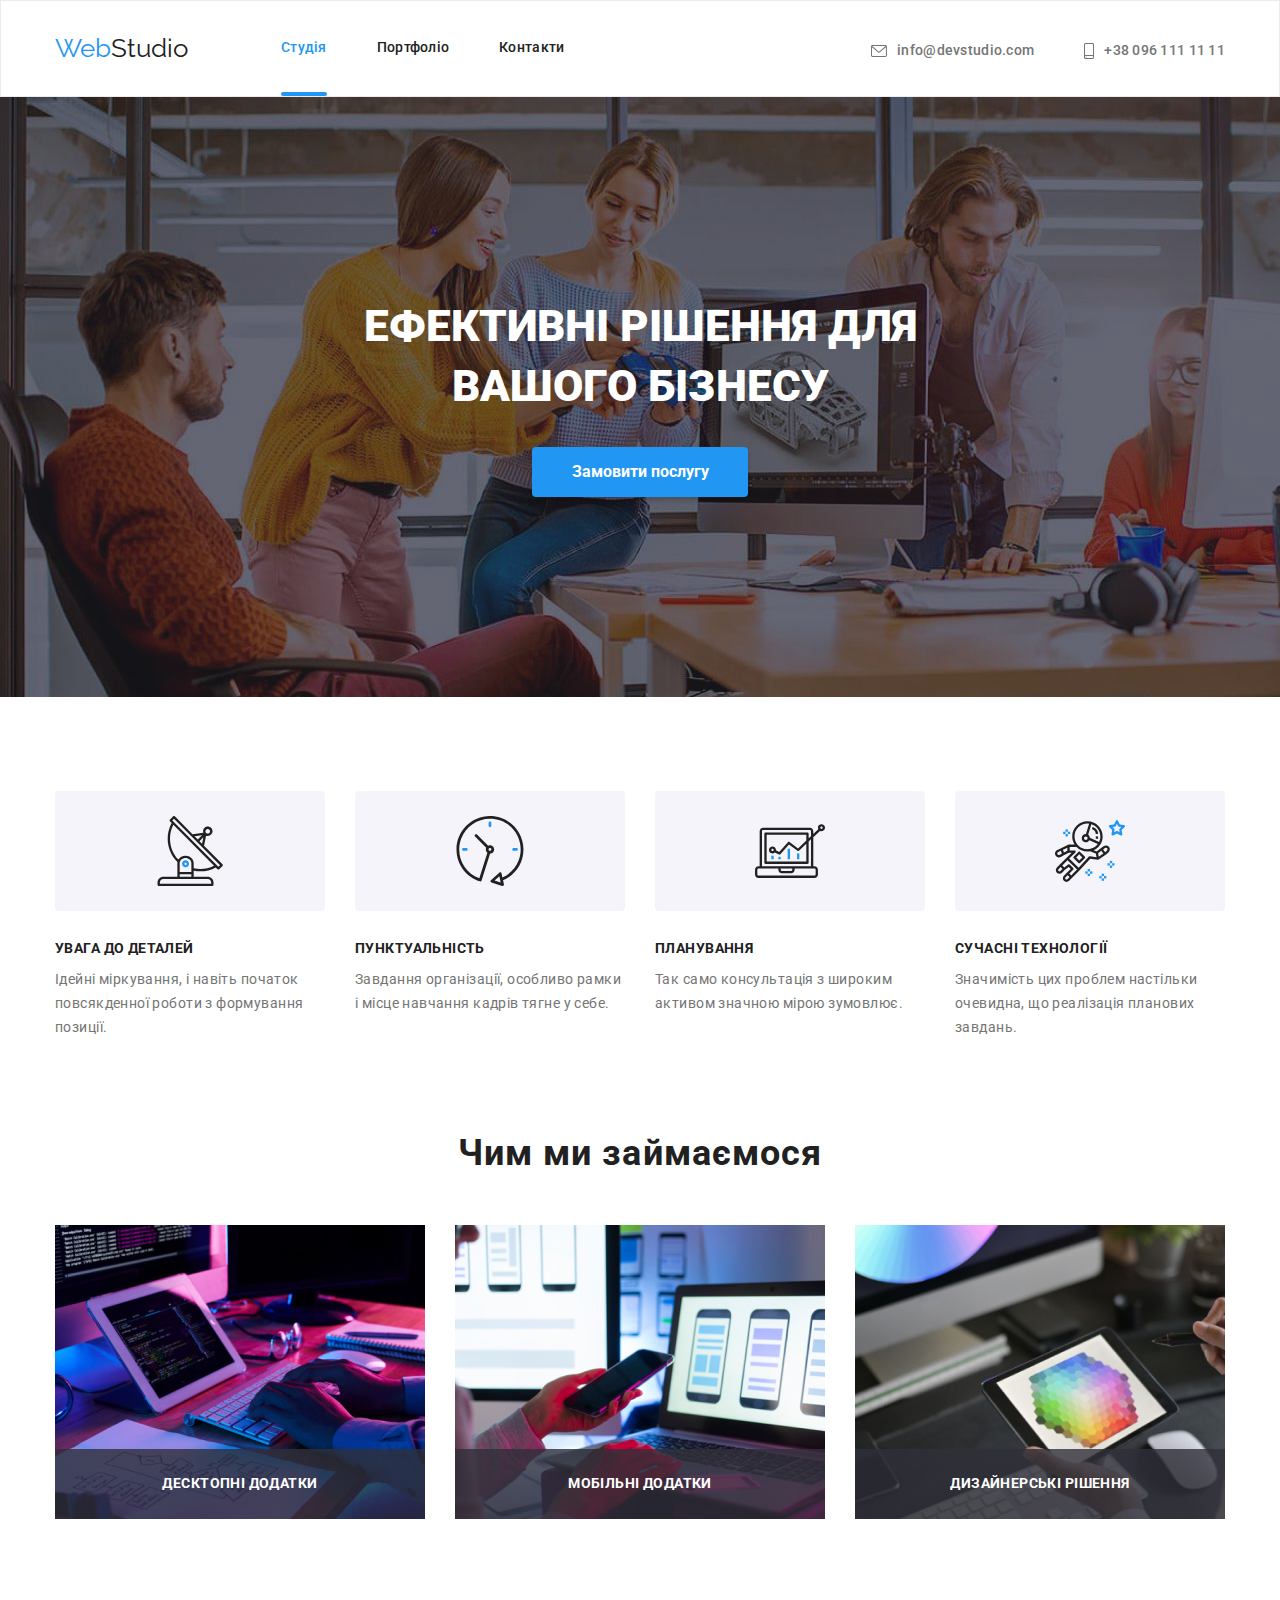
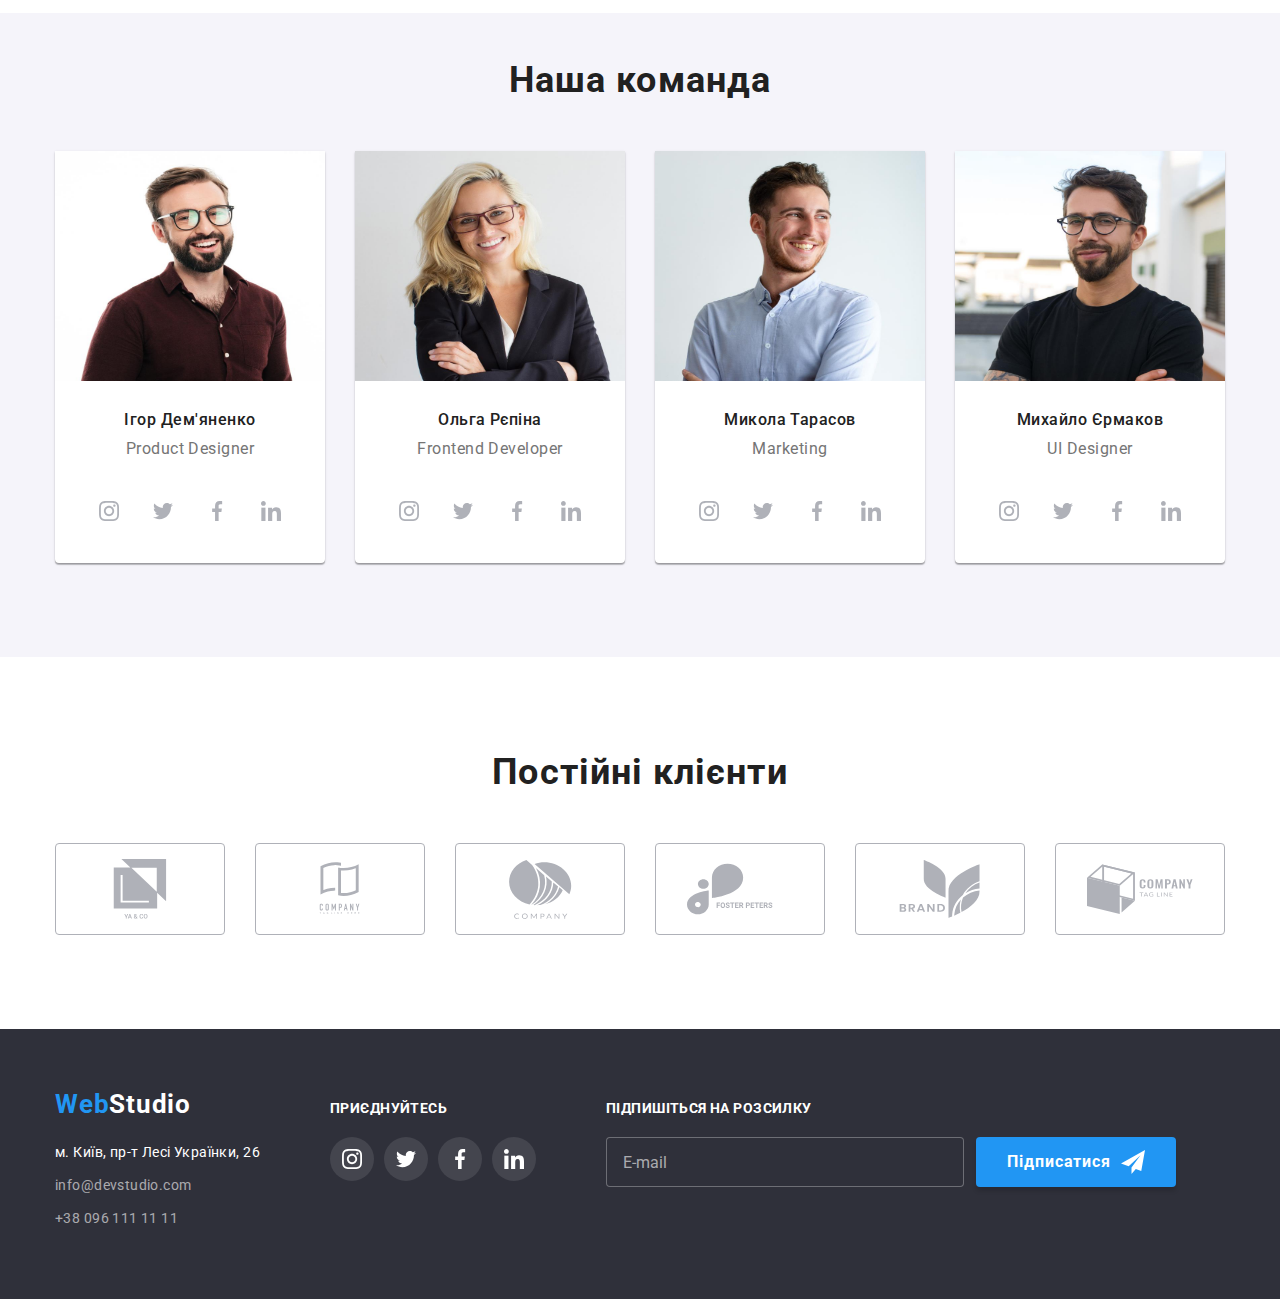
==== index.html @ 7dcdda1d "додала файли з 7 роботи" ====
<!DOCTYPE html>
<html lang="uk">

<head>
    <meta charset="UTF-8">
    <meta http-equiv="X-UA-Compatible" content="IE=edge">
    <meta name="viewport" content="width=device-width, initial-scale=1.0">
    <title>Document</title>
    <link rel="preconnect" href="https://fonts.googleapis.com">
    <link rel="preconnect" href="https://fonts.gstatic.com" crossorigin>
    <link
        href="https://fonts.googleapis.com/css2?family=Montserrat:wght@400;700&family=Raleway:wght@700&family=Roboto:wght@400;500;700;900&display=swap"
        rel="stylesheet">
    <link rel="stylesheet" href="https://cdn.jsdelivr.net/npm/modern-normalize@1.1.0/modern-normalize.min.css">
    <link rel="stylesheet" href="./css/main.css">
   <!--<link rel="stylesheet" href="./css/styles.css">-->
</head>

<body class="body">

    <header class="page-header">
        <div class="container page-header_container">
            <nav class="navigation">
                <a href="./index.html" class="logo cursor"><span class="web">Web</span><span
                        class="studio">Studio</span></a>
                <ul class="site-nav list">
                    <li><a href="" class="nav-text active">Студія</a></li>
                    <li><a href="./portfolio.html" class="nav-text">Портфоліо</a></li>
                    <li><a href="" class="nav-text">Контакти</a></li>
                </ul>
            </nav>

            <ul class="page-header-contact list">
                <li><a class="mail-header" href="mailto:info@devstudio.com">
                        <svg class="header-mail-icon" width="16" height="12">
                            <use href="./img/icons.svg#icon-envelope"></use>
                        </svg>
                        info@devstudio.com</a></li>
                <li><a class="tel-header" href="tel:+380961111111">
                        <svg class="header-tel-icon" width="10" height="16">
                            <use href="./img/icons.svg#icon-smartphone"></use>
                        </svg>
                        +38 096 111 11 11</a></li>
            </ul>
        </div>
    </header>

    <main>
        <!--Герой-->
        <section class="hero">
            <div class="container">
                <h1 class="hero-title">ЕФЕКТИВНІ РІШЕННЯ ДЛЯ ВАШОГО БІЗНЕСУ</h1>
                <button type="button" data-modal-open class="button-primery cursor">Замовити послугу</button>
            </div>
        </section>

        <!--Наші переваги, опис-->
        <section class="our-power section">
            <div class="container">
                <!--Прихований заголовок наші переваги-->
                <h2 hidden>Наші переваги</h2>
                <ul class="our-power-list list">
                    <li class="our-power-item">
                        <div class="our-power-icon-box">
                            <!--додати флекс та джистіфай і елайн зі значенням центр-->
                            <svg class="our-power-icon-svg" width="70" height="70">
                                <use href="./img/icons.svg#icon-antenna"></use>
                            </svg>
                        </div>
                        <h3 class="our-power-title">УВАГА ДО ДЕТАЛЕЙ</h3>
                        <p class="our-power-text">Ідейні міркування, і навіть початок повсякденної роботи з формування
                            позиції.</p>
                    </li>

                    <li class="our-power-item">
                        <div class="our-power-icon-box">
                            <svg class="our-power-icon-svg" width="70" height="70">
                                <use href="./img/icons.svg#icon-clock"></use>
                            </svg>
                        </div>
                        <h3 class="our-power-title">ПУНКТУАЛЬНІСТЬ</h3>
                        <p class="our-power-text">Завдання організації, особливо рамки і місце навчання кадрів тягне у
                            себе.</p>
                    </li>

                    <li class="our-power-item">
                        <div class="our-power-icon-box">
                            <svg class="our-power-icon-svg" width="70" height="70">
                                <use href="./img/icons.svg#icon-diagram"></use>
                            </svg>
                        </div>
                        <h3 class="our-power-title">ПЛАНУВАННЯ</h3>
                        <p class="our-power-text">Так само консультація з широким активом значною мірою зумовлює.</p>
                    </li>

                    <li class="our-power-item">
                        <div class="our-power-icon-box">
                            <svg class="our-power-icon-svg" width="70" height="70">
                                <use href="./img/icons.svg#icon-astronaut"></use>
                            </svg>
                        </div>
                        <h3 class="our-power-title">СУЧАСНІ ТЕХНОЛОГІЇ</h3>
                        <p class="our-power-text">Значимість цих проблем настільки очевидна, що реалізація планових
                            завдань.</p>
                    </li>
                </ul>
            </div>
        </section>

        <!--Чим ми займаємося-->
        <section class="whot-we-do section ">
            <div class="container">
                <h2 class="whot-we-do-title">Чим ми займаємося</h2>
                <ul class="whot-we-do-list list">

                    <li class="whot-we-do-item">
                        <div class="whot-we-do-overlay-relative">
                            <img src="./img/img-comp.jpg" alt="working-his-desk-office" width="370">
                            <div class="whot-we-do-overlay">
                                <p class="whot-we-do-overlay-text">Десктопні додатки</p>
                            </div>
                        </div>
                    </li>


                    <li class="whot-we-do-item">
                        <div class="whot-we-do-overlay-relative">
                            <img src="./img/img-mobil.jpg" alt="working-interface-mobile-phones" width="370">
                            <div class="whot-we-do-overlay">
                                <p class="whot-we-do-overlay-text">Мобільні додатки</p>
                            </div>
                        </div>
                    </li>

                    <li class="whot-we-do-item">
                        <div class="whot-we-do-overlay-relative">
                            <img src="./img/img-tab.jpg" alt="colour-selection-graphic-tablet" width="370">
                            <div class="whot-we-do-overlay">
                                <p class="whot-we-do-overlay-text">Дизайнерські рішення</p>
                            </div>
                        </div>
                    </li>
                </ul>
            </div>
        </section>

        <!--Наша команда-->
        <section class="team section ">
            <div class="container">
                <h2 class="team__title">Наша команда</h2>
                <ul class="team__list list">
                    <li class="team__item">
                        <div class="team__border">
                            <img class="team__photo" src="./img/ighorD.jpg" alt="Ігор Дем'яненко" width="270"
                                height="260">
                            <h3 class="team__name">Ігор Дем'яненко</h3>
                            <p class="team__text">Product Designer</p>

                            <ul class="social-list list">
                                <li class="social-list__item">
                                    <a href="#" class="social-list__link">
                                        <svg class="social-list__icon" width="20" height="20">
                                            <use href="./img/icons.svg#icon-instagram"></use>
                                        </svg>
                                    </a>
                                </li>

                                <li class="social-list__item">
                                    <a href="#" class="social-list__link">
                                        <svg class="social-list__icon" width="20" height="20">
                                            <use href="./img/icons.svg#icon-twitter"></use>
                                        </svg>
                                    </a>
                                </li>

                                <li class="social-list__item">
                                    <a href="#" class="social-list__link">
                                        <svg class="social-list__icon" width="20" height="20">
                                            <use href="./img/icons.svg#icon-facebook"></use>
                                        </svg>
                                    </a>
                                </li>
                                <li class="social-list__item">
                                    <a href="#" class="social-list__link">
                                        <svg class="social-list__icon" width="20" height="20">
                                            <use href="./img/icons.svg#icon-linkedin"></use>
                                        </svg>
                                    </a>
                                </li>
                            </ul>
                        </div>
                    </li>

                    <li class="team__item">
                        <div class="team__border">
                            <img class="team__photo" src="./img/olgaR.jpg" alt="Ольга Рєпіна" width="270"
                                height="260">
                            <h3 class="team__name">Ольга Рєпіна</h3>
                            <p class="team__text">Frontend Developer</p>
                        <ul class="social-list list">
                            <li class="social-list__item">
                                <a href="#" class="social-list__link">
                                    <svg class="social-list__icon" width="20" height="20">
                                        <use href="./img/icons.svg#icon-instagram"></use>
                                    </svg>
                                </a>
                            </li>
                        
                            <li class="social-list__item">
                                <a href="#" class="social-list__link">
                                    <svg class="social-list__icon" width="20" height="20">
                                        <use href="./img/icons.svg#icon-twitter"></use>
                                    </svg>
                                </a>
                            </li>
                        
                            <li class="social-list__item">
                                <a href="#" class="social-list__link">
                                    <svg class="social-list__icon" width="20" height="20">
                                        <use href="./img/icons.svg#icon-facebook"></use>
                                    </svg>
                                </a>
                            </li>
                            <li class="social-list__item">
                                <a href="#" class="social-list__link">
                                    <svg class="social-list__icon" width="20" height="20">
                                        <use href="./img/icons.svg#icon-linkedin"></use>
                                    </svg>
                                </a>
                            </li>
                        </ul>
                        </div>
                    </li>

                    <li class="team__item">
                        <div class="team__border">
                            <img class="team__photo" src="./img/mykolaT.jpg" alt="Микола Тарасов" width="270"
                                height="260">
                            <h3 class="team__name">Микола Тарасов</h3>
                            <p class="team__text">Marketing</p>
                        <ul class="social-list list">
                            <li class="social-list__item">
                                <a href="#" class="social-list__link">
                                    <svg class="social-list__icon" width="20" height="20">
                                        <use href="./img/icons.svg#icon-instagram"></use>
                                    </svg>
                                </a>
                            </li>
                        
                            <li class="social-list__item">
                                <a href="#" class="social-list__link">
                                    <svg class="social-list__icon" width="20" height="20">
                                        <use href="./img/icons.svg#icon-twitter"></use>
                                    </svg>
                                </a>
                            </li>
                        
                            <li class="social-list__item">
                                <a href="#" class="social-list__link">
                                    <svg class="social-list__icon" width="20" height="20">
                                        <use href="./img/icons.svg#icon-facebook"></use>
                                    </svg>
                                </a>
                            </li>
                            <li class="social-list__item">
                                <a href="#" class="social-list__link">
                                    <svg class="social-list__icon" width="20" height="20">
                                        <use href="./img/icons.svg#icon-linkedin"></use>
                                    </svg>
                                </a>
                            </li>
                        </ul>
                        </div>
                    </li>

                    <li class="team__item">
                        <div class="team__border">
                            <img class="team__photo" src="./img/mykhayloE.jpg" alt="Михайло Єрмаков" width="270"
                                height="260">
                            <h3 class="team__name">Михайло Єрмаков</h3>
                            <p class="team__text">UI Designer</p>
                            <ul class="social-list list">
                                <li class="social-list__item">
                                    <a href="#" class="social-list__link">
                                        <svg class="social-list__icon" width="20" height="20">
                                            <use href="./img/icons.svg#icon-instagram"></use>
                                        </svg>
                                    </a>
                                </li>
                            
                                <li class="social-list__item">
                                    <a href="#" class="social-list__link">
                                        <svg class="social-list__icon" width="20" height="20">
                                            <use href="./img/icons.svg#icon-twitter"></use>
                                        </svg>
                                    </a>
                                </li>
                            
                                <li class="social-list__item">
                                    <a href="#" class="social-list__link">
                                        <svg class="social-list__icon" width="20" height="20">
                                            <use href="./img/icons.svg#icon-facebook"></use>
                                        </svg>
                                    </a>
                                </li>
                                <li class="social-list__item">
                                    <a href="#" class="social-list__link">
                                        <svg class="social-list__icon" width="20" height="20">
                                            <use href="./img/icons.svg#icon-linkedin"></use>
                                        </svg>
                                    </a>
                                </li>
                            </ul>
                        </div>
                    </li>
                </ul>
            </div>
        </section>

        <!-- Постійні клієнти -->
        <section class="client section">
            <div class="container client__container">
                <h2 class="client__title">Постійні клієнти</h2>
                <ul class="client__item list"> <!--client-list-->

                    <li class="client__list"> <!--client-list-link-->

                        <a href="#" class="client__link"> <!--client-link-->
                            <svg class="client__icon" width="106" height="60">
                                <use href="./img/icons.svg#icon-company-one"></use>
                            </svg>
                        </a>

                    </li>

                    <li class="client__list">

                        <a href="#" class="client__link">
                            <svg class="client__icon" width="106" height="60">
                                <use href="./img/icons.svg#icon-company-two"></use>
                            </svg>
                        </a>

                    </li>

                    <li class="client__list">

                        <a href="#" class="client__link">
                            <svg class="client__icon" width="106" height="60">
                                <use href="./img/icons.svg#icon-company-three"></use>
                            </svg>
                        </a>

                    </li>

                    <li class="client__list">

                        <a href="#" class="client__link">
                            <svg class="client__icon" width="106" height="60">
                                <use href="./img/icons.svg#icon-company-four"></use>
                            </svg>
                        </a>

                    </li>

                    <li class="client__list">

                        <a href="#" class="client__link">
                            <svg class="client__icon" width="106" height="60">
                                <use href="./img/icons.svg#icon-company-five"></use>
                            </svg>
                        </a>

                    </li>

                    <li class="client__list">

                        <a href="#" class="client__link">
                            <svg class="client__icon" width="106" height="60">
                                <use href="./img/icons.svg#icon-company-six"></use>
                            </svg>
                        </a>

                    </li>

                </ul>

            </div>
        </section>
    </main>


    <footer class="footer">
        <div class="footer-space container">
            <div class="footer-container">
                <a href="./index.html" class="logo-footer"><span class="web-footer">Web</span><span
                        class="studio-footer">Studio</span></a>
                <address class="address">
                    <ul class="list">
                        <li class="address-space"><a href="map" target="_blank" rel="noopener noreferrer"
                                class="white-address">м. Київ, пр-т Лесі
                                Українки, 26</a></li>
                        <li class="address-space"><a href="mailto:info@devstudio.com"
                                class="white-cont">info@devstudio.com</a></li>
                        <li class="address-space"><a href="tel:+380961111111" class="white-cont">+38 096 111 11 11</a>
                        </li>
                    </ul>
                </address>
            </div>

            <div class="footer-social-list-icon">
                <h2 class="footer-social-list-title">ПРИЄДНУЙТЕСЬ</h2>
                <ul class="social-list list">
                    <li class="social-list-item">
                        <a href="#" class="footer-social-list-link">
                            <svg class="footer-social-icon" width="20" height="20">
                                <use href="./img/icons.svg#icon-instagram"></use>
                            </svg>
                        </a>
                    </li>

                    <li class="social-list-item">
                        <a href="#" class="footer-social-list-link">
                            <svg class="footer-social-icon" width="20" height="20">
                                <use href="./img/icons.svg#icon-twitter"></use>
                            </svg>
                        </a>
                    </li>

                    <li class="social-list-item">
                        <a href="#" class="footer-social-list-link">
                            <svg class="footer-social-icon" width="20" height="20">
                                <use href="./img/icons.svg#icon-facebook"></use>
                            </svg>
                        </a>
                    </li>
                    <li class="social-list-item">
                        <a href="#" class="footer-social-list-link">
                            <svg class="footer-social-icon" width="20" height="20">
                                <use href="./img/icons.svg#icon-linkedin"></use>
                            </svg>
                        </a>
                    </li>
                </ul>
            </div>
            <!-- ПІДПИСКА -->
            <div class="footer-subscribe">
                <h2 class="footer-title subscribe-title">ПІДПИШІТЬСЯ НА РОЗСИЛКУ</h2>
                <form class="footer-subscribe-form">
                    <lable class="subscribe">
                        <span class="footer-subscribe-form-wrapper">
                            <input class="footer-subscribe-input" type="email" name="mail-subscribe" required
                                pattern="[email regex]" placeholder="E-mail">

                        </span>
                    </lable>
                    <button type="submit" class="footer-subscribe-btn">Підписатися<svg class="footer-subscribe-icon"
                            width="24" height="24">
                            <use href="./img/icons.svg#icon-icon-send"></use>
                        </svg></button>
                </form>
            </div>

        </div>
    </footer>



    <!-- ФОРМА ДЛЯ ЗАПОВнЕННЯ-->
    <div class="backdrop is-hidden" data-modal>
        <div class="modal">
            <button type="button" class="modal-close-btn" data-modal-close>
                <svg class="modal-close-icon" width="18" height="18">
                    <use href="./img/icons.svg#icon-close"></use>
                </svg>
            </button>


            <p class="modal-caption">Залиште свої дані, ми вам передзвонимо</p>
            <form class="modal-form">
                <label class="modal-form-field">
                    <span class="modal-form-field-desc">Імʼя*</span>
                    <span class="modal-form-input-wrapper">
                        <input class="modal-form-input" name="user_name" type="text" required
                            pattern="[a-zA-Zа-яА-ЯіІїЇ]+" />
                        <svg class="modal-form-icon" width="18" height="18">
                            <use href="./img/icons.svg#icon-person-black"></use>
                        </svg>
                    </span>
                </label>


                <label class="modal-form-field">
                    <span class="modal-form-field-desc">Телефон</span>
                    <span class="modal-form-input-wrapper">
                        <input class="modal-form-input" name="user_phone_number" type="tel"
                            pattern="[0-9]{3}-[0-9]{3}-[0-9]{2}-[0-9]{2}" title="xxx-xxx-xx-xx" required />
                        <svg class="modal-form-icon" width="18" height="18">
                            <use href="./img/icons.svg#icon-tel-modal"></use>
                        </svg>
                    </span>
                </label>


                <label class="modal-form-field">
                    <span class="modal-form-field-desc">Пошта</span>
                    <span class="modal-form-input-wrapper">
                        <input class="modal-form-input" type="email" name="user_mail" required
                            pattern="[email regex]" />
                        <svg class="modal-form-icon" width="18" height="18">
                            <use href="./img/icons.svg#icon-email-modal"></use>
                        </svg>
                    </span>
                </label>

                <label class="modal-form-field">
                    <span class="modal-form-field-desc">Коментар</span>
                    <textarea class="modal-form-message" name="user_message" placeholder="Введіть текст"></textarea>
                </label>

                <label class="modal-form-check-wrapper">
                    <input name="user_policy" type="checkbox" class="modal-form-check visually-hidden" />
                    <svg class="modal-form-own-check" width="16" height="15">
                        <use class="modal-form-own-check-icon" href="./img/icons.svg#icon-Vector-1"></use>
                    </svg>
                    Погоджуюся з розсилкою та приймаю&nbsp; <a class="modal-form-link" href="">Умови договору</a>
                </label>

                <button type="submit" class="modal-form-btn">Відправити</button>
            </form>
        </div>
    </div>



    <script src="./js/modal.js"></script>

</body>

</html>
---- css/main.css ----
:root {
  --primary-text-color: #212121;
  --title-text-color: #757575;
  --accent-color: #2196F3;
  --white-text: #FFFFFF;
  --white-fog: rgba(255, 255, 255, 0.6);
  --button-background: #F5F4FA;
}

.link {
  text-decoration: none;
}

.list {
  list-style-type: none;
}

.visually-hidden {
  position: absolute;
  width: 1px;
  height: 1px;
  margin: -1px;
  border: 0;
  padding: 0;
  white-space: nowrap;
  clip-path: inset(100%);
  clip: rect(0 0 0 0);
  overflow: hidden;
}

h1,
h2,
h3,
h4,
h5,
h6,
p {
  margin-top: 0;
  margin-bottom: 0;
}

ul,
ol {
  margin-top: 0;
  margin-bottom: 0;
  padding-left: 0;
}

img {
  display: block;
}

button {
  cursor: pointer;
}

.body {
  font-family: "Roboto", "Verdana", "Geneva", "Tahoma", sans-serif;
  color: var(--primary-text-color);
  margin: 0;
}

.container {
  width: 1200px;
  padding-left: 15px;
  padding-right: 15px;
  margin-left: auto;
  margin-right: auto;
}

.section {
  padding-top: 94px;
  padding-bottom: 94px;
}

.page-header {
  padding-top: 32px;
  padding-bottom: 32px;
  border: 1px solid #ECECEC;
}

.page-header_container {
  display: flex;
  align-items: baseline;
  gap: 30px;
  flex-wrap: wrap;
  flex-basis: calc((100% - 60px) / 3);
}

.logo {
  color: #2196F3;
  font-family: Raleway, bold;
  font-size: 26px;
  line-height: 1.19;
  text-decoration: none;
}

.web {
  color: #2196F3;
}

.studio {
  color: #212121;
}

.page-header-contact {
  display: flex;
  align-items: center;
  margin-left: auto;
}

.header-mail-icon {
  fill: #757575;
  margin-right: 10px;
  transition-property: fill;
  transition-duration: 250ms;
  transition-timing-function: cubic-bezier(0.4, 0, 0.2, 1);
}

.mail-header:hover .header-mail-icon {
  fill: var(--accent-color);
  color: var(--accent-color);
}

.mail-header:focus .header-mail-icon {
  fill: var(--accent-color);
  color: var(--accent-color);
}

.mail-header {
  display: flex;
  justify-content: center;
  align-items: center;
  color: var(--title-text-color);
  text-align: center;
  font-style: normal;
  text-decoration: none;
  font-weight: 500;
  font-size: 14px;
  line-height: 1.14;
  letter-spacing: 0.02em;
  margin-right: 50px;
  transition-property: color;
  transition-duration: 250ms;
  transition-timing-function: cubic-bezier(0.4, 0, 0.2, 1);
}
.mail-header:hover, .mail-header:focus {
  color: var(--accent-color);
}

.header-tel-icon {
  fill: #757575;
  margin-right: 10px;
  transition-property: fill;
  transition-duration: 250ms;
  transition-timing-function: cubic-bezier(0.4, 0, 0.2, 1);
}
.header-tel-icon:hover, .header-tel-icon:focus {
  fill: var(--accent-color);
}
.tel-header:hover .header-tel-icon, .tel-header:focus .header-tel-icon {
  fill: var(--accent-color);
  color: var(--accent-color);
}

.tel-header {
  display: flex;
  justify-content: center;
  align-items: center;
  color: var(--title-text-color);
  font-style: normal;
  text-decoration: none;
  font-weight: 500;
  font-size: 14px;
  line-height: 1.14;
  letter-spacing: 0.02em;
  transition-property: color;
  transition-duration: 250ms;
  transition-timing-function: cubic-bezier(0.4, 0, 0.2, 1);
}
.tel-header:hover, .tel-header:focus {
  color: var(--accent-color);
}

.cursor {
  cursor: pointer;
}

.hero {
  background-color: #C4C4C4;
  background-image: linear-gradient(rgba(47, 48, 58, 0.4), rgba(47, 48, 58, 0.4)), url(../img/hero-img.jpg);
  background-repeat: no-repeat;
  background-size: cover;
  max-width: 1600px;
  height: 600px;
  margin: 0 auto;
  padding-top: 200px;
  padding-bottom: 200px;
}

.hero-title {
  width: 696px;
  margin-left: auto;
  margin-right: auto;
  margin-bottom: 30px;
  font-weight: 900;
  font-size: 44px;
  line-height: 1.36;
  text-align: center;
  color: #FFFFFF;
}

.client__title {
  font-size: 36px;
  font-weight: 700;
  line-height: 1.1666666667;
  text-align: center;
  letter-spacing: 0.03em;
  color: var(--primary-text-color);
  margin-bottom: 50px;
}

.client__item {
  display: flex;
  box-sizing: border-box;
  column-gap: 30px;
}

.client__link {
  display: flex;
  width: 170px;
  height: 92px;
  justify-content: center;
  align-items: center;
  border: 1px solid #AFB1B8;
  border-radius: 4px;
  transition-property: fill, border;
  transition-duration: 250ms;
  transition-timing-function: cubic-bezier(0.4, 0, 0.2, 1);
}
.client__link:hover, .client__link:focus {
  border: 1px solid #2196F3;
}

.client__icon {
  fill: #AFB1B8;
  transition-property: fill;
  transition-duration: 250ms;
  transition-timing-function: cubic-bezier(0.4, 0, 0.2, 1);
}
.client__link:hover .client__icon, .client__link:focus .client__icon {
  fill: #2196F3;
}

.team {
  background: #F5F4FA;
  padding-top: 47px;
}

.team__title {
  font-weight: 700;
  font-size: 36px;
  line-height: 1.16;
  text-align: center;
  letter-spacing: 0.03em;
  color: var(--primary-text-color);
  margin-bottom: 50px;
}

.team__list {
  display: flex;
  column-gap: 30px;
}

.team__item {
  flex-basis: calc((100% - 90px) / 4);
}

.team__photo {
  padding-bottom: 30px;
}

.team__name {
  font-weight: 500;
  font-size: 16px;
  line-height: 1.18;
  text-align: center;
  letter-spacing: 0.03em;
  color: var(--primary-text-color);
  margin-bottom: 10px;
}

.team__text {
  font-weight: 400;
  font-size: 16px;
  line-height: 1.18;
  letter-spacing: 0.03em;
  text-align: center;
  color: var(--title-text-color);
  margin-bottom: 30px;
}

.team__border {
  background-color: #FFFFFF;
  box-shadow: 0px 1px 3px rgba(0, 0, 0, 0.12), 0px 1px 1px rgba(0, 0, 0, 0.14), 0px 2px 1px rgba(0, 0, 0, 0.2);
  border-radius: 0px 0px 4px 4px;
}

.social-list {
  display: flex;
  justify-content: center;
  column-gap: 10px;
  padding-bottom: 30px;
}

.social-list__link {
  display: flex;
  justify-content: center;
  align-items: center;
  width: 44px;
  height: 44px;
  border-radius: 50%;
  background: #FFFFFF;
  transition-property: background, fill;
  transition-duration: 250ms;
  transition-timing-function: cubic-bezier(0.4, 0, 0.2, 1);
}
.social-list__link:hover, .social-list__link:focus {
  background: #2196F3;
}

.social-list__link:hover .social-list__icon,
.social-list__link:focus .social-list__icon {
  fill: #FFFFFF;
}

.social-list__icon {
  fill: #AFB1B8;
  transition-property: fill;
  transition-duration: 250ms;
  transition-timing-function: cubic-bezier(0.4, 0, 0.2, 1);
}

.our-power {
  padding-bottom: 47px;
}

.our-power-list {
  display: flex;
  column-gap: 30px;
  /* flex-wrap: wrap;*/
}

.our-power-item {
  flex-basis: calc((100% - 90px) / 4);
}

.our-power-icon-box {
  display: flex;
  width: 270px;
  height: 120px;
  background: #F5F4FA;
  border-radius: 4px;
  justify-content: center;
  align-items: center;
}

.our-power-title {
  font-weight: 700;
  font-size: 14px;
  line-height: 1.14;
  letter-spacing: 0.03em;
  text-transform: uppercase;
  color: var(--primary-text-color);
  margin-top: 30px;
  margin-bottom: 10px;
}

.our-power-text {
  font-size: 14px;
  font-weight: 400;
  line-height: 1.7142857143;
  color: var(--title-text-color);
  letter-spacing: 0.03em;
}

.work {
  display: flex;
  column-gap: 30px;
  flex-wrap: wrap;
  row-gap: 30px;
}

.work-item {
  flex-basis: calc((100% - 60px) / 3);
  transition-property: box-shadow, transform;
  transition-duration: 250ms;
  transition-timing-function: cubic-bezier(0.4, 0, 0.2, 1);
}
.work-item:hover {
  box-shadow: 0px 1px 1px rgba(0, 0, 0, 0.12), 0px 4px 4px rgba(0, 0, 0, 0.06), 1px 4px 6px rgba(0, 0, 0, 0.16);
}

.work-photo {
  margin-bottom: 0px;
}

.work-border {
  box-sizing: border-box;
  background: #FFFFFF;
  border: 1px solid #EEEEEE;
  border-top: none;
  padding-top: 20px;
  padding-bottom: 20px;
  padding-right: 24px;
  padding-left: 24px;
}

.work-title {
  font-weight: 700;
  font-size: 18px;
  line-height: 2;
  letter-spacing: 0.06em;
  margin-bottom: 4px;
  color: var(--primary-text-color);
}

.work-text {
  font-weight: 400;
  font-size: 16px;
  line-height: 1.88;
  letter-spacing: 0.03em;
  color: var(--title-text-color);
}

.footer {
  background: #2F303A;
  text-decoration: none;
  padding-top: 60px;
  padding-bottom: 60px;
}

.logo-footer {
  text-decoration: none;
}

.web-footer {
  font-size: 26px;
  font-weight: 700;
  line-height: 1.1923076923;
  color: #2196F3;
  letter-spacing: 0.03em;
}

.studio-footer {
  font-size: 26px;
  font-weight: 700;
  line-height: 1.1923076923;
  color: #FFFFFF;
  letter-spacing: 0.03em;
}

.address {
  font-style: normal;
  text-decoration: none;
  padding-top: 20px;
}

.address-space {
  margin-bottom: 9px;
}

.white-address {
  font-size: 14px;
  font-weight: 400;
  line-height: 1.7142857143;
  color: var(--white-text);
  font-family: "Roboto";
  font-style: normal;
  letter-spacing: 0.03em;
  text-decoration: none;
  transition-property: color;
  transition-duration: 250ms;
  transition-timing-function: cubic-bezier(0.4, 0, 0.2, 1);
}
.white-address:hover, .white-address:focus {
  color: var(--accent-color);
}

.white-cont {
  font-size: 14px;
  font-weight: 400;
  line-height: 1.7142857143;
  color: var(--white-fog);
  font-family: "Roboto";
  font-style: normal;
  letter-spacing: 0.03em;
  text-decoration: none;
  transition-property: color, transform;
  transition-duration: 250ms;
  transition-timing-function: cubic-bezier(0.4, 0, 0.2, 1);
}
.white-cont:hover, .white-cont:focus {
  color: var(--accent-color);
}

.button-primery {
  font-family: "Roboto";
  font-style: normal;
  font-weight: 700;
  font-size: 16px;
  line-height: 1.87;
  display: flex;
  justify-content: center;
  align-items: center;
  text-align: center;
  min-width: 216px;
  margin: 0 auto;
  padding: 10px 32px;
  border-radius: 4px;
  border: none;
  color: #FFFFFF;
  background: #2196F3;
  box-shadow: 0px 4px 4px rgba(0, 0, 0, 0.15);
  transition-property: background;
  transition-duration: 250ms;
  transition-timing-function: cubic-bezier(0.4, 0, 0.2, 1);
}
.button-primery:hover, .button-primery:focus {
  color: #FFFFFF;
  background: #188CE8;
}

.whot-we-do {
  padding-top: 47px;
}

.h2 {
  font-weight: 700;
  font-size: 36px;
  line-height: 1.16;
  text-align: center;
  letter-spacing: 0.03em;
}

.h3 {
  font-weight: 500;
  font-size: 14px;
  line-height: 1.14;
  letter-spacing: 0.03em;
  text-transform: uppercase;
}

.whot-we-do-title {
  font-weight: 700;
  font-size: 36px;
  line-height: 1.16;
  text-align: center;
  letter-spacing: 0.03em;
  margin-bottom: 50px;
  color: var(--primary-text-color);
}

.whot-we-do-list {
  display: flex;
  column-gap: 30px;
}

.whot-we-do-item {
  flex-basis: calc((100% - 60px) / 3);
}

.whot-we-do-overlay-relative {
  position: relative;
}

.whot-we-do-overlay {
  position: absolute;
  height: 70px;
  width: 370px;
  bottom: 0;
  left: 0;
  background: rgba(47, 48, 58, 0.8);
}

.whot-we-do-overlay-text {
  font-weight: 700;
  font-size: 14px;
  line-height: 1.14;
  text-align: center;
  letter-spacing: 0.03em;
  text-transform: uppercase;
  color: #FFFFFF;
  padding-top: 27px;
}

.button-secondary {
  color: var(--primary-text-color);
  background: var(--button-background);
  font-weight: 500;
  font-size: 16px;
  line-height: 1.62;
  text-align: center;
  letter-spacing: 0.03em;
  display: block;
  min-width: 74px;
  padding-top: 6px;
  padding-bottom: 6px;
  padding-left: 22px;
  padding-right: 22px;
  border-radius: 4px;
  border: none;
  transition-property: color, background, box-shadow;
  transition-duration: 250ms;
  transition-timing-function: cubic-bezier(0.4, 0, 0.2, 1);
}
.button-secondary:hover, .button-secondary:focus {
  color: #FFFFFF;
  background: #2196F3;
  box-shadow: 0px 3px 1px rgba(0, 0, 0, 0.1), 0px 1px 2px rgba(0, 0, 0, 0.08), 0px 2px 2px rgba(0, 0, 0, 0.12);
}

.site-filter {
  padding-bottom: 47px;
}

.filter {
  margin-bottom: 50px;
  display: flex;
  column-gap: 8px;
  align-self: center;
  flex-basis: calc((100% - 32px) / 5);
  justify-content: center;
}

.navigation {
  display: flex;
  align-items: center;
  column-gap: 93px;
}

.site-nav {
  display: flex;
  color: aqua;
  font-style: normal;
  text-decoration: none;
  font-weight: 500;
  font-size: 14px;
  line-height: 1.14;
  letter-spacing: 0.02em;
  column-gap: 50px;
}

.nav-text {
  color: var(--primary-text-color);
  font-style: normal;
  text-decoration: none;
  font-weight: 500;
  font-size: 14px;
  line-height: 1.14;
  letter-spacing: 0.02em;
  transition-property: color;
  transition-duration: 250ms;
  transition-timing-function: cubic-bezier(0.4, 0, 0.2, 1);
}
.nav-text:hover, .nav-text:focus {
  color: var(--accent-color);
}

.active {
  display: block;
  position: relative;
  color: var(--accent-color);
  font-style: normal;
  text-decoration: none;
  font-weight: 500;
  font-size: 14px;
  line-height: 1.14;
  letter-spacing: 0.02em;
}
.active::after {
  content: "";
  position: absolute;
  display: block;
  width: 100%;
  height: 4px;
  background-color: var(--accent-color);
  border-radius: 2px;
  top: 52px;
  left: 0px;
}

.work-thumb {
  position: relative;
  overflow: hidden;
}

.work-overlay {
  position: absolute;
  height: 100%;
  width: 100%;
  top: 0;
  left: 0;
  background: rgba(33, 150, 243, 0.9);
  color: #FFFFFF;
  font-weight: 400;
  font-size: 18px;
  line-height: 1.56;
  letter-spacing: 0.03em;
  padding: 63px 24px;
  transform: translateY(100%);
  transition-property: transform;
  transition-duration: 250ms;
  transition-timing-function: cubic-bezier(0.4, 0, 0.2, 1);
}

.project-link:hover .work-overlay,
.project-link:focus .work-overlay {
  transform: translateY(0%);
}

.modal-close-btn {
  position: absolute;
  top: 8px;
  right: 8px;
  display: flex;
  justify-content: center;
  align-items: center;
  width: 40px;
  height: 40px;
  border-radius: 50%;
  background-color: transparent;
  border: 1px solid #cccccc;
  padding: 0;
  outline: none;
  transition-property: background-color;
  transition-duration: 250ms;
  transition-timing-function: cubic-bezier(0.4, 0, 0.2, 1);
}

.modal-close-icon {
  fill: #000000;
  transition-property: fill;
  transition-duration: 250ms;
  transition-timing-function: cubic-bezier(0.4, 0, 0.2, 1);
}

.modal-close-btn:hover .modal-close-icon,
.modal-close-btn:focus .modal-close-icon {
  fill: #2196F3;
}

.modal {
  position: absolute;
  width: 528px;
  height: 581px;
  left: 50%;
  top: 50%;
  transform: translate(-50%, -50%) scale(1);
  background: #FFFFFF;
  box-shadow: 0px 1px 3px rgba(0, 0, 0, 0.12), 0px 1px 1px rgba(0, 0, 0, 0.14), 0px 2px 1px rgba(0, 0, 0, 0.2);
  border-radius: 4px;
  padding: 40px;
  transition-property: transform;
  transition-duration: 250ms;
  transition-timing-function: cubic-bezier(0.4, 0, 0.2, 1);
}

.modal-caption {
  font-weight: 700;
  font-size: 20px;
  line-height: 1.15;
  text-align: center;
  letter-spacing: 0.03em;
  color: #212121;
  margin-bottom: 12px;
}

.modal-form {
  display: flex;
  flex-direction: column;
  row-gap: 10px;
  cursor: pointer;
}

.modal-form-field-desc {
  display: block;
  font-size: 12px;
  color: #757575;
  margin-bottom: 4px;
}

.modal-form-input-wrapper {
  position: relative;
  display: block;
  cursor: pointer;
}

.modal-form-input {
  width: 100%;
  height: 40px;
  border: 1px solid rgba(33, 33, 33, 0.2);
  border-radius: 4px;
  padding-left: 42px;
  cursor: pointer;
  transition-property: border-color;
  transition-duration: 250ms;
  transition-timing-function: cubic-bezier(0.4, 0, 0.2, 1);
}
.modal-form-input:focus {
  outline: none;
  border-color: var(--accent-color);
}

.modal-form-icon {
  position: absolute;
  top: 50%;
  left: 12px;
  transform: translateY(-50%);
  display: block;
  fill: #212121;
  transition-property: fill;
  transition-duration: 250ms;
  transition-timing-function: cubic-bezier(0.4, 0, 0.2, 1);
}

.modal-form-input:focus + .modal-form-icon {
  fill: #2196F3;
}

.modal-form-message {
  width: 100%;
  height: 120px;
  resize: none;
  padding-top: 12px;
  padding-left: 16px;
  border: 1px solid rgba(33, 33, 33, 0.2);
  border-radius: 4px;
  transition-property: border-color;
  transition-duration: 250ms;
  transition-timing-function: cubic-bezier(0.4, 0, 0.2, 1);
}
.modal-form-message:focus {
  outline: none;
  border-color: var(--accent-color);
}

.modal-form-message::placeholder {
  color: rgba(117, 117, 117, 0.5);
}

.modal-form-check-wrapper {
  display: flex;
  align-items: center;
}

.modal-form-own-check {
  border: 1px solid #303030;
  border-radius: 4px;
  margin-right: 7px;
  font-family: "Roboto";
  font-style: normal;
  font-weight: 400;
  font-size: 14px;
  line-height: 1.71;
  letter-spacing: 0.03em;
  color: #757575;
}

.modal-form-own-check-icon {
  display: none;
}

.modal-form-check:checked + .modal-form-own-check {
  background-color: var(--accent-color);
}

.modal-form-check:focus + .modal-form-own-check {
  outline: #2196F3;
}

.modal-form-check:checked + .modal-form-own-check .modal-form-own-check-icon {
  display: block;
  fill: #FFFFFF;
}

.modal-form-btn {
  padding: 10px 52px;
  margin-top: 30px;
  align-self: center;
  font-family: "Roboto";
  font-weight: 700;
  font-size: 16px;
  line-height: 1.88;
  letter-spacing: 0.06em;
  color: var(--white-text);
  background: var(--accent-color);
  box-shadow: 0px 4px 4px rgba(0, 0, 0, 0.15);
  border-radius: 4px;
  outline: none;
  border: none;
  transition-property: background-color;
  transition-duration: 250ms;
  transition-timing-function: cubic-bezier(0.4, 0, 0.2, 1);
}
.modal-form-btn:hover, .modal-form-btn:focus {
  background-color: #188CE8;
}

.modal-form-link {
  color: var(--accent-color);
}

.backdrop {
  position: fixed;
  top: 0;
  left: 0;
  width: 100%;
  height: 100%;
  z-index: 1000;
  background: rgba(0, 0, 0, 0.2);
  transition: opacity 250ms cubic-bezier(0.4, 0, 0.2, 1), visibility 250ms cubic-bezier(0.4, 0, 0.2, 1);
}

.backdrop.is-hidden {
  opacity: 0;
  visibility: hidden;
  pointer-events: none;
}

.footer-space {
  display: flex;
  align-items: baseline;
}

.footer-social-list-icon {
  display: block;
  align-items: center;
  margin-left: 70px;
}

.footer-social-list-title {
  font-family: "Roboto";
  font-style: normal;
  font-weight: 700;
  font-size: 14px;
  line-height: 1.14;
  letter-spacing: 0.03em;
  text-decoration: none;
  color: #FFFFFF;
  margin-bottom: 20px;
}

.footer-social-list-link {
  display: flex;
  justify-content: center;
  align-items: center;
  width: 44px;
  height: 44px;
  border-radius: 50%;
  background: rgba(255, 255, 255, 0.1);
  transition-property: background, transform;
  transition-duration: 250ms;
  transition-timing-function: cubic-bezier(0.4, 0, 0.2, 1);
}
.footer-social-list-link:hover, .footer-social-list-link:focus {
  background: #2196F3;
}

.footer-social-icon {
  fill: #FFFFFF;
}

.subscribe-title {
  font-weight: 700;
  font-size: 14px;
  line-height: 1.14;
  letter-spacing: 0.03em;
  padding-bottom: 20px;
  text-transform: uppercase;
  color: #FFFFFF;
}

.footer-subscribe {
  display: block;
  align-items: center;
  margin-left: 70px;
}

.footer-subscribe-form {
  display: flex;
}

.footer-subscribe-input {
  width: 358px;
  height: 50px;
  background-color: #2F303A;
  border: 1px solid rgba(255, 255, 255, 0.3);
  border-radius: 4px;
  padding-left: 16px;
  transition-property: border-color;
  transition-duration: 250ms;
  transition-timing-function: cubic-bezier(0.4, 0, 0.2, 1);
}
.footer-subscribe-input:hover, .footer-subscribe-input:focus {
  border-color: var(--accent-color);
}

.footer-subscribe-input::placeholder {
  font-size: 16px;
  line-height: 1.25;
  color: rgba(255, 255, 255, 0.6);
}

.footer-subscribe-btn {
  font-weight: 700;
  font-size: 16px;
  line-height: 1.88px;
  margin-left: 62px;
  align-items: center;
  display: flex;
  justify-content: center;
  align-items: center;
  margin-left: 12px;
  text-align: center;
  letter-spacing: 0.06em;
  color: #FFFFFF;
  width: 200px;
  height: 50px;
  background: #2196F3;
  box-shadow: 0px 4px 4px rgba(0, 0, 0, 0.15);
  border-radius: 4px;
  outline: none;
  border: none;
}

.footer-subscribe-form-wrapper {
  position: relative;
}

.footer-subscribe-icon {
  fill: var(--white-text);
  margin-left: 10px;
}/*# sourceMappingURL=main.css.map */
---- css/styles.css ----
:root {
    --primary-text-color: #212121;
    --title-text-color: #757575;
    --accent-color: #2196F3;
    --white-text: #FFFFFF;
    --white-fog: rgba(255, 255, 255, 0.6);
    --button-background: #F5F4FA;
}

.body {
    font-family: 'Roboto', 'Verdana', 'Geneva', 'Tahoma', sans-serif;
    color: var(--primary-text-color);
    margin: 0;
}

.link {
    text-decoration: none;
}

.list {
    list-style-type: none;
}

.visually-hidden {
    position: absolute;
    width: 1px;
    height: 1px;
    margin: -1px;
    border: 0;
    padding: 0;
    white-space: nowrap;
    clip-path: inset(100%);
    clip: rect(0 0 0 0);
    overflow: hidden;
}

h1,
h2,
h3,
h4,
h5,
h6,
p {
    margin-top: 0;
    margin-bottom: 0;
}

ul,
ol {
    margin-top: 0;
    margin-bottom: 0;
    padding-left: 0;
}

img {
    display: block;
}

button {
    cursor: pointer;
}


.section {
    padding-top: 94px;
    padding-bottom: 94px;
}

.container {
    width: 1200px;
    padding-left: 15px;
    padding-right: 15px;
    margin-left: auto;
    margin-right: auto;
}


/* ============ ШАПКА, header ============*/

.page-header {
    padding-top: 32px;
    padding-bottom: 32px;
    border: 1px solid #ECECEC
}

.page-header_container {
    display: flex;
    align-items: baseline;
    gap: 30px;
    flex-wrap: wrap;
    flex-basis: calc((100% - 2 * 30) / 3);
}

.page-navigation {
    display: flex;
    align-items: center;
    column-gap: 93px;
}


.logo {
    color: #2196F3;
    font-family: Raleway, bold;
    font-size: 26px;
    line-height: 1.19;
    text-decoration: none;
}

.web {
    color: #2196F3;
}

.studio {
    color: #212121;
}

.site-nav {
    display: flex;
    color: aqua;
    font-style: normal;
    text-decoration: none;
    font-weight: 500;
    font-size: 14px;
    line-height: 1.14;
    letter-spacing: 0.02em;
    column-gap: 50px;
}


.nav-text {
    color: var(--primary-text-color);
    font-style: normal;
    text-decoration: none;
    font-weight: 500;
    font-size: 14px;
    line-height: 1.14;
    letter-spacing: 0.02em;

    transition-property: color;
    transition-duration: 250ms;
    transition-timing-function: cubic-bezier(0.4, 0, 0.2, 1);
}

.active {
    display: block;
    position: relative;
    color: var(--accent-color);
    font-style: normal;
    text-decoration: none;
    font-weight: 500;
    font-size: 14px;
    line-height: 1.14;
    letter-spacing: 0.02em;
}

.active::after {
    content: '';
    position: absolute;
    display: block;
    width: 100%;
    height: 4px;
    background-color: var(--accent-color);
    border-radius: 2px;
    top: 52px;
    left: 0px;
}

.nav-text:hover {
    color: var(--accent-color);
}

.nav-text:focus {
    color: var(--accent-color);
}

.page-header-contact {
    display: flex;
    align-items: center;
    margin-left: auto;
}

.header-mail-icon {
    fill: #757575;
    margin-right: 10px;

    transition-property: fill;
    transition-duration: 250ms;
    transition-timing-function: cubic-bezier(0.4, 0, 0.2, 1);
}

.mail-header:hover .header-mail-icon {
    fill: var(--accent-color);
    color: var(--accent-color);
}

.mail-header:focus .header-mail-icon {
    fill: var(--accent-color);
    color: var(--accent-color);
}

.mail-header {
    display: flex;
    justify-content: center;
    align-items: center;
    color: var(--title-text-color);
    text-align: center;
    font-style: normal;
    text-decoration: none;
    font-weight: 500;
    font-size: 14px;
    line-height: 1.14;
    letter-spacing: 0.02em;
    margin-right: 50px;

    transition-property: color;
    transition-duration: 250ms;
    transition-timing-function: cubic-bezier(0.4, 0, 0.2, 1);
}

.mail-header:hover {
    color: var(--accent-color);
}

.mail-header:focus {
    color: var(--accent-color);
}

.header-tel-icon {
    fill: #757575;
    margin-right: 10px;

    transition-property: fill;
    transition-duration: 250ms;
    transition-timing-function: cubic-bezier(0.4, 0, 0.2, 1);
}

.tel-header:hover .header-tel-icon {
    fill: var(--accent-color);
    color: var(--accent-color);
}

.tel-header:focus .header-tel-icon {
    fill: var(--accent-color);
    color: var(--accent-color);
}

.header-tel-icon:hover {
    fill: var(--accent-color);
}

.header-tel-icon:focus {
    fill: var(--accent-color);
}

.tel-header {
    display: flex;
    justify-content: center;
    align-items: center;
    color: var(--title-text-color);
    font-style: normal;
    text-decoration: none;
    font-weight: 500;
    font-size: 14px;
    line-height: 1.14;
    letter-spacing: 0.02em;

    transition-property: color;
    transition-duration: 250ms;
    transition-timing-function: cubic-bezier(0.4, 0, 0.2, 1);
}

.tel-header:hover {
    color: var(--accent-color);
}

.tel-header:focus {
    color: var(--accent-color);
}

.cursor {
    cursor: pointer;
}

/*============ ГЕРОЙ ============*/

.hero {
    background-color: #C4C4C4;
    background-image: linear-gradient(rgba(47, 48, 58, 0.4), rgba(47, 48, 58, 0.4)), url(../img/hero-img.jpg);
    background-repeat: no-repeat;
    background-size: cover;
    max-width: 1600px;
    height: 600px;
    margin: 0 auto;
    padding-top: 200px;
    padding-bottom: 200px;
}

.hero-title {
    width: 696px;
    margin-left: auto;
    margin-right: auto;
    margin-bottom: 30px;
    font-weight: 900;
    font-size: 44px;
    line-height: 1.36;
    text-align: center;
    color: #FFFFFF;
}

.button-primery {
    font-family: 'Roboto';
    font-style: normal;
    font-weight: 700;
    font-size: 16px;
    line-height: 1.87;
    display: flex;
    justify-content: center;
    align-items: center;
    text-align: center;
    min-width: 216px;
    margin: 0 auto;
    padding: 10px 32px;
    border-radius: 4px;
    border: none;
    color: #FFFFFF;
    background: #2196F3;
    box-shadow: 0px 4px 4px rgba(0, 0, 0, 0.15);


    transition-property: background;
    transition-duration: 250ms;
    transition-timing-function: cubic-bezier(0.4, 0, 0.2, 1);
}


.button-primery:hover {
    color: #FFFFFF;
    background: #188CE8;
}

.button-primery:focus {
    color: #FFFFFF;
    background: #188CE8;
}

/*============ НАШІ ПЕРЕВАГИ ============*/

.our-power {
    padding-bottom: 47px;
}

.our-power-list {
    display: flex;
    column-gap: 30px;}

.our-power-item {
    flex-basis: calc((100% - 3 * 30) / 4);
}

.our-power-icon-box {
    display: flex;
    width: 270px;
    height: 120px;
    background: #F5F4FA;
    border-radius: 4px;
    justify-content: center;
    align-items: center;
}

.our-power-title {
    font-weight: 700;
    font-size: 14px;
    line-height: 1.14;
    letter-spacing: 0.03em;
    text-transform: uppercase;
    color: var(--primary-text-color);
    margin-top: 30px;
    margin-bottom: 10px;
}

.our-power-text {
    color: var(--title-text-color);
    font-weight: 400;
    font-size: 14px;
    line-height: 1.71;
    letter-spacing: 0.03em;
}


/* ============ WHOT-WE-DO ============*/
.whot-we-do {
    padding-top: 47px;
}

.h2 {
    font-weight: 700;
    font-size: 36px;
    line-height: 1.16;
    text-align: center;
    letter-spacing: 0.03em;
}

.h3 {
    font-weight: 500;
    font-size: 14px;
    line-height: 1.14;
    letter-spacing: 0.03em;
    text-transform: uppercase;
}

.whot-we-do-title {
    font-weight: 700;
    font-size: 36px;
    line-height: 1.16;
    text-align: center;
    letter-spacing: 0.03em;
    margin-bottom: 50px;
    color: var(--primary-text-color);
}

.whot-we-do-list {
    display: flex;
    column-gap: 30px;
}

.whot-we-do-item {
    flex-basis: calc((100% - 2 * 30) / 3);
}

.whot-we-do-overlay-relative {
    position: relative;
}

.whot-we-do-overlay {
    position: absolute;
    height: 70px;
    width: 370px;
    bottom: 0;
    left: 0;
    background: rgba(47, 48, 58, 0.8);
}

.whot-we-do-overlay-text {
    font-weight: 700;
    font-size: 14px;
    line-height: 1.14;
    text-align: center;
    letter-spacing: 0.03em;
    text-transform: uppercase;
    color: #FFFFFF;
    padding-top: 27px;
}

/*============ НАША КОМАНДА ============*/

.team {
    background: #F5F4FA;
    padding-top: 47px;
}

.team__title {
    font-weight: 700;
    font-size: 36px;
    line-height: 1.16;
    text-align: center;
    letter-spacing: 0.03em;
    color: var(--primary-text-color);
    margin-bottom: 50px;
}

.team__list {
    display: flex;
    column-gap: 30px;
}

.team__item {
    flex-basis: calc((100% - 3 * 30) /4);
}

.team__photo {
    padding-bottom: 30px;
}

.team__name {
    font-weight: 500;
    font-size: 16px;
    line-height: 1.18;
    text-align: center;
    letter-spacing: 0.03em;
    color: var(--primary-text-color);
    margin-bottom: 10px;
}

.team__text {
    font-weight: 400;
    font-size: 16px;
    line-height: 1.18;
    letter-spacing: 0.03em;
    text-align: center;
    color: var(--title-text-color);
    margin-bottom: 30px;
}


.team__border {
    background-color: #FFFFFF;
    box-shadow: 0px 1px 3px rgba(0, 0, 0, 0.12), 0px 1px 1px rgba(0, 0, 0, 0.14), 0px 2px 1px rgba(0, 0, 0, 0.2);
    border-radius: 0px 0px 4px 4px;
}

.social-list {
    display: flex;
    justify-content: center;
    column-gap: 10px;
    padding-bottom: 30px;
}

.social-list__link {
    display: flex;
    justify-content: center;
    align-items: center;
    width: 44px;
    height: 44px;
    border-radius: 50%;
    background: #FFFFFF;

    transition-property: background, fill;
    transition-duration: 250ms;
    transition-timing-function: cubic-bezier(0.4, 0, 0.2, 1);
}

.social-list__icon {
    fill: #AFB1B8;

    transition-property: fill;
    transition-duration: 250ms;
    transition-timing-function: cubic-bezier(0.4, 0, 0.2, 1);
}

.social-list__link:hover {
    background: #2196F3;
}

.social-list__link:focus {
    background: #2196F3;
}

.social-list__link:hover .social-list__icon {
    fill: #FFFFFF;
}

.social-list__link:focus .social-list__icon {
    fill: #FFFFFF;
}


/* ============ Постійні клієнти ============*/

.our-client__title {
    font-weight: 700;
    font-size: 36px;
    line-height: 1.16;
    text-align: center;
    letter-spacing: 0.03em;
    color: var(--primary-text-color);
    margin-bottom: 50px;
}

.client {
    display: flex;
    box-sizing: border-box;
    column-gap: 30px;
}

.client__link {
    display: flex;
    width: 170px;
    height: 92px;
    justify-content: center;
    align-items: center;
    border: 1px solid #AFB1B8;
    border-radius: 4px;

    transition-property: fill, border;
    transition-duration: 250ms;
    transition-timing-function: cubic-bezier(0.4, 0, 0.2, 1);
}

.client__icon {
    fill: #AFB1B8;

    transition-property: fill;
    transition-duration: 250ms;
    transition-timing-function: cubic-bezier(0.4, 0, 0.2, 1);
}

.client__link:hover .client__icon {
    fill: #2196F3;
}

.client__link:focus .client__icon {
    fill: #2196F3;
}

.client__link:hover {
    border: 1px solid #2196F3;
}

.client__link:focus {
    border: 1px solid #2196F3;
}


/*============FILTER в ПОРТФОЛІО============*/

.site-filter {
    padding-bottom: 47px;
}

.filter {
    margin-bottom: 50px;
    display: flex;
    column-gap: 8px;
    align-self: center;
    flex-basis: calc((100% - 4 * 8) / 5);
    justify-content: center;
}


.button-secondary {
    color: var(--primary-text-color);
    background: var(--button-background);
    font-weight: 500;
    font-size: 16px;
    line-height: 1.62;
    text-align: center;
    letter-spacing: 0.03em;
    display: block;
    min-width: 74px;
    padding-top: 6px;
    padding-bottom: 6px;
    padding-left: 22px;
    padding-right: 22px;
    border-radius: 4px;
    border: none;

    transition-property: color, background, box-shadow;
    transition-duration: 250ms;
    transition-timing-function: cubic-bezier(0.4, 0, 0.2, 1);
}

.button-secondary:hover {
    color: #FFFFFF;
    background: #2196F3;
    box-shadow: 0px 3px 1px rgba(0, 0, 0, 0.1), 0px 1px 2px rgba(0, 0, 0, 0.08), 0px 2px 2px rgba(0, 0, 0, 0.12);
}

.button-secondary:focus {
    color: #FFFFFF;
    background: #2196F3;
    box-shadow: 0px 3px 1px rgba(0, 0, 0, 0.1), 0px 1px 2px rgba(0, 0, 0, 0.08), 0px 2px 2px rgba(0, 0, 0, 0.12);
}

/* ============WORK Портфоліо============*/

.work {
    display: flex;
    column-gap: 30px;
    flex-wrap: wrap;
    row-gap: 30px;
}

.work-item {
    flex-basis: calc((100% - 2 * 30) / 3);

    transition-property: box-shadow, transform;
    transition-duration: 250ms;
    transition-timing-function: cubic-bezier(0.4, 0, 0.2, 1);
}


.work-item:hover {
    box-shadow: 0px 1px 1px rgba(0, 0, 0, 0.12), 0px 4px 4px rgba(0, 0, 0, 0.06), 1px 4px 6px rgba(0, 0, 0, 0.16);
}

.work-photo {
    margin-bottom: 0px;
}

.work-border {
    box-sizing: border-box;
    background: #FFFFFF;
    border: 1px solid #EEEEEE;
    border-top: none;
    padding-top: 20px;
    padding-bottom: 20px;
    padding-right: 24px;
    padding-left: 24px;
}

.work-title {
    font-weight: 700;
    font-size: 18px;
    line-height: 2;
    letter-spacing: 0.06em;
    margin-bottom: 4px;
    color: var(--primary-text-color);
}

.work-text {
    font-weight: 400;
    font-size: 16px;
    line-height: 1.88;
    letter-spacing: 0.03em;
    color: var(--title-text-color);
}

/* ============= МОДАЛЬНІ ВІКНА =============*/

.work-thumb {
    position: relative;
    overflow: hidden;
}

.work-overlay {
    position: absolute;
    height: 100%;
    width: 100%;
    top: 0;
    left: 0;
    background: rgba(33, 150, 243, 0.9);
    color: #FFFFFF;
    font-weight: 400;
    font-size: 18px;
    line-height: 1.56;
    letter-spacing: 0.03em;
    padding: 63px 24px;
    transform: translateY(100%);

    transition-property: transform;
    transition-duration: 250ms;
    transition-timing-function: cubic-bezier(0.4, 0, 0.2, 1);
}

.project-link:hover .work-overlay {
    transform: translateY(0%);
}

.project-link:focus .work-overlay {
    transform: translateY(0%);
}


/* ============ Футер ============*/

.footer {
    background: #2F303A;
    text-decoration: none;
    padding-top: 60px;
    padding-bottom: 60px;
}

.logo-footer {
    text-decoration: none;
}

.web-footer {
    color: #2196F3;
    font-weight: 700;
    font-size: 26px;
    line-height: 1.19;
    letter-spacing: 0.03em;
}

.studio-footer {
    color: #FFFFFF;
    font-weight: 700;
    font-size: 26px;
    line-height: 1.19;
    letter-spacing: 0.03em;
}

.address {
    font-style: normal;
    text-decoration: none;
    padding-top: 20px;

}

.address-space {
    margin-bottom: 9px;
}

.white-address {
    color: var(--white-text);
    font-family: 'Roboto';
    font-style: normal;
    font-weight: 400;
    font-size: 14px;
    line-height: 1.71;
    letter-spacing: 0.03em;
    text-decoration: none;

    transition-property: color;
    transition-duration: 250ms;
    transition-timing-function: cubic-bezier(0.4, 0, 0.2, 1);
}

.white-address:hover {
    color: var(--accent-color);
}

.white-address:focus {
    color: var(--accent-color);
}

.white-cont {
    color: var(--white-fog);
    font-family: 'Roboto';
    font-style: normal;
    font-weight: 400;
    font-size: 14px;
    line-height: 1.71;
    letter-spacing: 0.03em;
    text-decoration: none;
    transition-property: color, transform;
    transition-duration: 250ms;
    transition-timing-function: cubic-bezier(0.4, 0, 0.2, 1);
}

.white-cont:hover {
    color: var(--accent-color);
}

.white-cont:focus {
    color: var(--accent-color);
}

.footer-space {
    display: flex;
    align-items: baseline;
}

.footer-social-list-icon {
    display: block;
    align-items: center;
    margin-left: 70px;
}

.footer-social-list-title {
    font-family: 'Roboto';
    font-style: normal;
    font-weight: 700;
    font-size: 14px;
    line-height: 1.14;
    letter-spacing: 0.03em;
    text-decoration: none;
    color: #FFFFFF;
    margin-bottom: 20px;
}

.footer-social-list-link {
    display: flex;
    justify-content: center;
    align-items: center;
    width: 44px;
    height: 44px;
    border-radius: 50%;
    background: rgba(255, 255, 255, 0.1);

    transition-property: background, transform;
    transition-duration: 250ms;
    transition-timing-function: cubic-bezier(0.4, 0, 0.2, 1);
}

.footer-social-list-link:hover {
    background: #2196F3;
}

.footer-social-list-link:focus {
    background: #2196F3;
}

.footer-social-icon {
    fill: #FFFFFF;
}

/* ====Підписка====*/

.subscribe-title {
    font-weight: 700;
    font-size: 14px;
    line-height: 1.14;
    letter-spacing: 0.03em;
    padding-bottom: 20px;
    text-transform: uppercase;
    color: #FFFFFF;
}

.footer-subscribe {
    display: block;
    align-items: center;
    margin-left: 70px;
}

.footer-subscribe-form {
    display: flex;
}

.footer-subscribe-input {
    width: 358px;
    height: 50px;
    background-color: #2F303A;
    border: 1px solid rgba(255, 255, 255, 0.3);
    border-radius: 4px;
    padding-left: 16px;
    transition-property: border-color;
    transition-duration: 250ms;
    transition-timing-function: cubic-bezier(0.4, 0, 0.2, 1);
}

.footer-subscribe-input::placeholder {
    font-size: 16px;
    line-height: 1.25;
    color: rgba(255, 255, 255, 0.6);
}

.footer-subscribe-input:hover,
.footer-subscribe-input:focus {
    border-color: var(--accent-color);
}


.footer-subscribe-btn {
    font-weight: 700;
    font-size: 16px;
    line-height: 1.88px;
    margin-left: 62px;

    align-items: center;
    display: flex;
    justify-content: center;
    align-items: center;
    margin-left: 12px;
    text-align: center;
    letter-spacing: 0.06em;
    color: #FFFFFF;

    width: 200px;
    height: 50px;
    background: #2196F3;
    box-shadow: 0px 4px 4px rgba(0, 0, 0, 0.15);
    border-radius: 4px;
    outline: none;
    border: none;
}

.footer-subscribe-form-wrapper {
    position: relative;
}

.footer-subscribe-icon {
    fill: var(--white-text);
    margin-left: 10px;

}



/*========МОДАЛЬНЕ ВІКНО=========*/
.backdrop {
    position: fixed;
    top: 0;
    left: 0;
    width: 100%;
    height: 100%;
    z-index: 1000;
    background: rgba(0, 0, 0, 0.2);
    transition: opacity 250ms cubic-bezier(0.4, 0, 0.2, 1), visibility 250ms cubic-bezier(0.4, 0, 0.2, 1);
}

.backdrop.is-hidden {
    opacity: 0;
    visibility: hidden;
    pointer-events: none;
}

.modal {
    position: absolute;
    width: 528px;
    height: 581px;
    left: 50%;
    top: 50%;
    transform: translate(-50%, -50%) scale(1);

    background: #FFFFFF;
    box-shadow: 0px 1px 3px rgba(0, 0, 0, 0.12), 0px 1px 1px rgba(0, 0, 0, 0.14), 0px 2px 1px rgba(0, 0, 0, 0.2);
    border-radius: 4px;

    padding: 40px;

    transition-property: transform;
    transition-duration: 250ms;
    transition-timing-function: cubic-bezier(0.4, 0, 0.2, 1);
}

.modal-form-link {
    color: var(--accent-color);
}

.modal-close-btn {
    position: absolute;
    top: 8px;
    right: 8px;
    display: flex;
    justify-content: center;
    align-items: center;
    width: 40px;
    height: 40px;
    border-radius: 50%;
    background-color: transparent;
    border: 1px solid #cccccc;
    padding: 0;
    outline: none;

    transition-property: background-color;
    transition-duration: 250ms;
    transition-timing-function: cubic-bezier(0.4, 0, 0.2, 1);
}

.modal-close-icon {
    fill: #000000;

    transition-property: fill;
    transition-duration: 250ms;
    transition-timing-function: cubic-bezier(0.4, 0, 0.2, 1);
}

.modal-close-btn:hover .modal-close-icon,
.modal-close-btn:focus .modal-close-icon {
    fill: #2196F3;
}


/*=========ФОРМА=======*/
.modal-caption {

    font-weight: 700;
    font-size: 20px;
    line-height: 1.15;
    text-align: center;
    letter-spacing: 0.03em;
    color: #212121;
    margin-bottom: 12px;
}

.modal-form {
    display: flex;
    flex-direction: column;
    row-gap: 10px;
    cursor: pointer;
}


.modal-form-field-desc {
    display: block;
    font-size: 12px;
    color: #757575;
    margin-bottom: 4px;
}

.modal-form-input-wrapper {
    position: relative;
    display: block;
    cursor: pointer;
}

.modal-form-input {
    width: 100%;
    height: 40px;
    border: 1px solid rgba(33, 33, 33, 0.2);
    border-radius: 4px;
    padding-left: 42px;
    cursor: pointer;
    transition-property: border-color;
    transition-duration: 250ms;
    transition-timing-function: cubic-bezier(0.4, 0, 0.2, 1);
}

.modal-form-input:focus {
    outline: none;
    border-color: var(--accent-color);
}

.modal-form-icon {
    position: absolute;
    top: 50%;
    left: 12px;
    transform: translateY(-50%);
    display: block;
    fill: #212121;
    transition-property: fill;
    transition-duration: 250ms;
    transition-timing-function: cubic-bezier(0.4, 0, 0.2, 1);
}

.modal-form-input:focus+.modal-form-icon {
    fill: #2196F3;
}

.modal-form-message {
    width: 100%;
    height: 120px;
    resize: none;
    padding-top: 12px;
    padding-left: 16px;
    border: 1px solid rgba(33, 33, 33, 0.2);
    border-radius: 4px;
    transition-property: border-color;
    transition-duration: 250ms;
    transition-timing-function: cubic-bezier(0.4, 0, 0.2, 1);
}

.modal-form-message:focus {
    outline: none;
    border-color: var(--accent-color);
}


.modal-form-message::placeholder {
    color: rgba(117, 117, 117, 0.5);
}


.modal-form-check-wrapper {
    display: flex;
    align-items: center;
}

.modal-form-own-check {
    border: 1px solid #303030;
    border-radius: 4px;
    margin-right: 7px;
    font-family: 'Roboto';
    font-style: normal;
    font-weight: 400;
    font-size: 14px;
    line-height: 1.71;
    letter-spacing: 0.03em;
    color: #757575;
}

.modal-form-own-check-icon {
    display: none;

}

.modal-form-check:checked+.modal-form-own-check {
    background-color: var(--accent-color);
}

.modal-form-check:focus+.modal-form-own-check {
    outline: #2196F3;
}

.modal-form-check:checked+.modal-form-own-check .modal-form-own-check-icon {
    display: block;
    fill: #FFFFFF;
}

.modal-form-btn {
    padding: 10px 52px;
    margin-top: 30px;
    align-self: center;

    font-family: 'Roboto';
    font-weight: 700;
    font-size: 16px;
    line-height: 1.88;
    letter-spacing: 0.06em;
    color: var(--white-text);

    background: var(--accent-color);
    box-shadow: 0px 4px 4px rgba(0, 0, 0, 0.15);
    border-radius: 4px;
    outline: none;
    border: none;

    transition-property: background-color;
    transition-duration: 250ms;
    transition-timing-function: cubic-bezier(0.4, 0, 0.2, 1);
}

.modal-form-btn:hover,
.modal-form-btn:focus {
    background-color: #188CE8;
}
/*=====Footer subscribe======*/
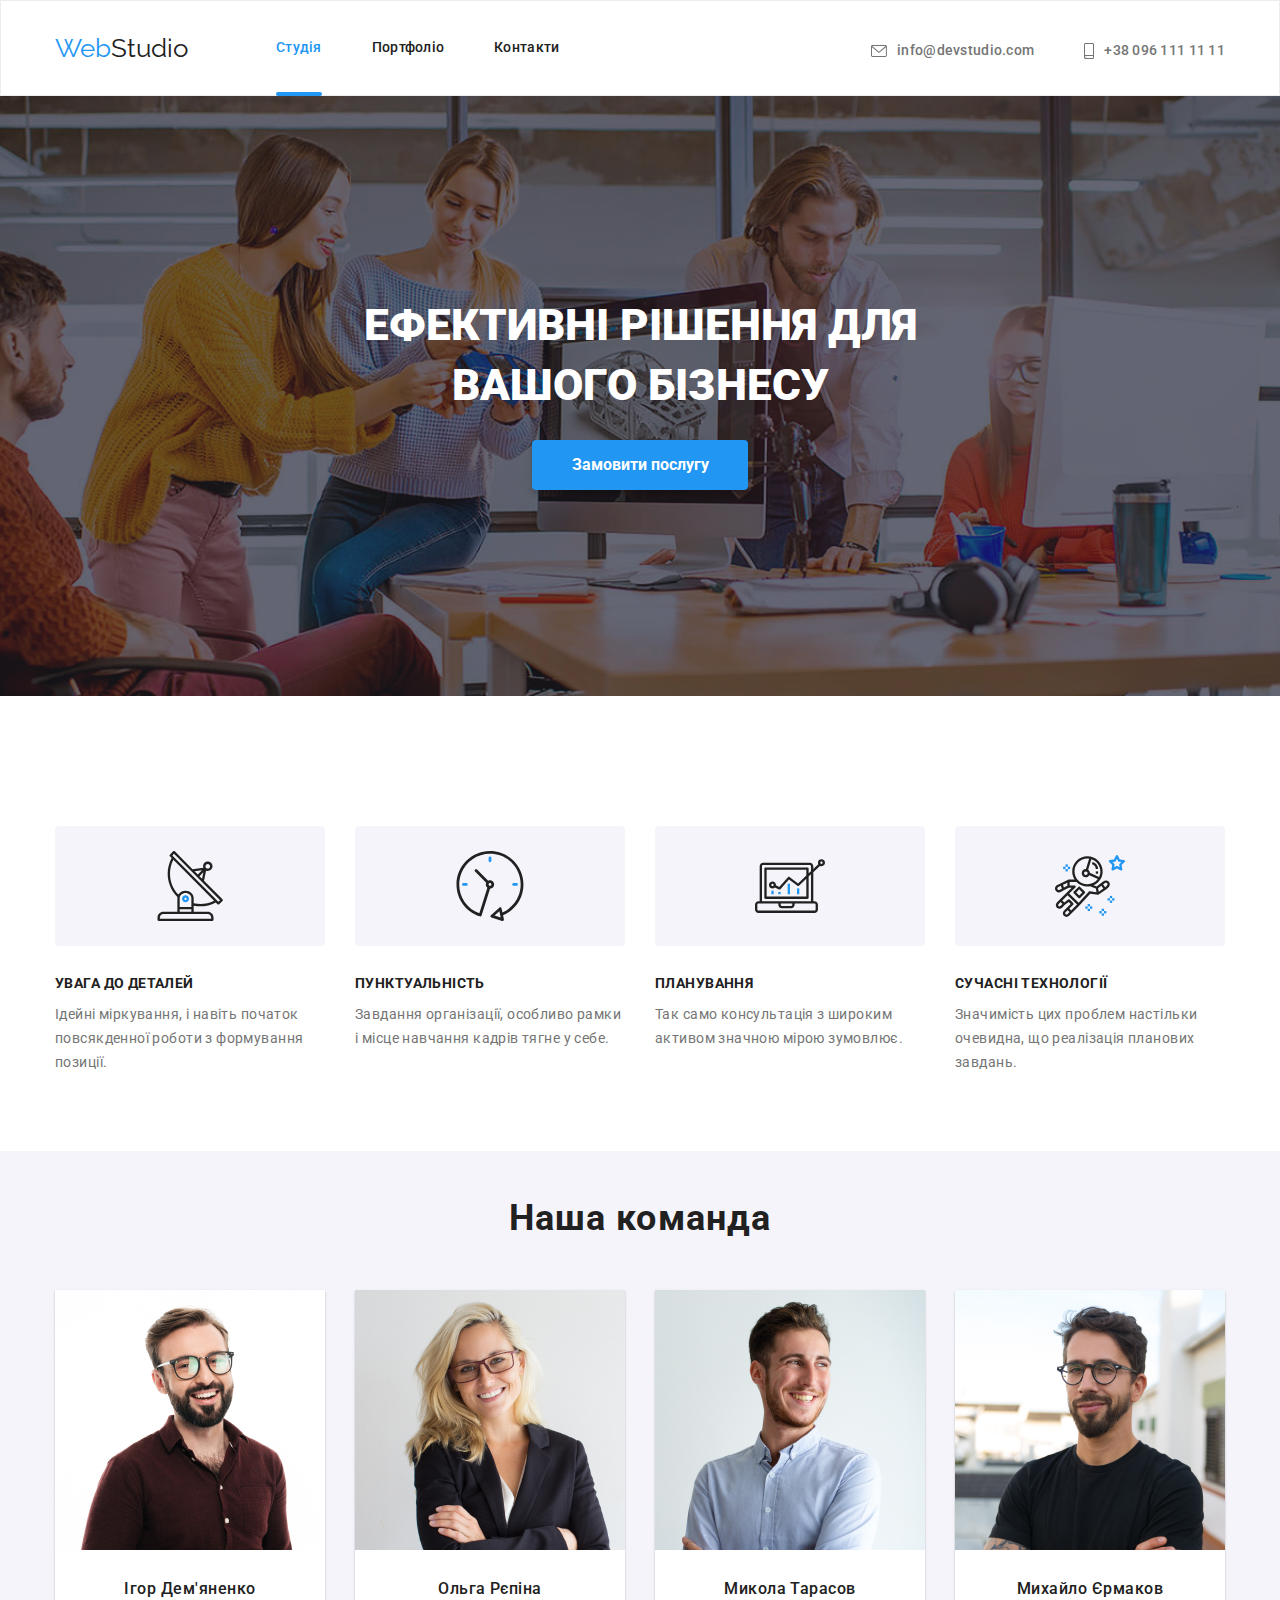
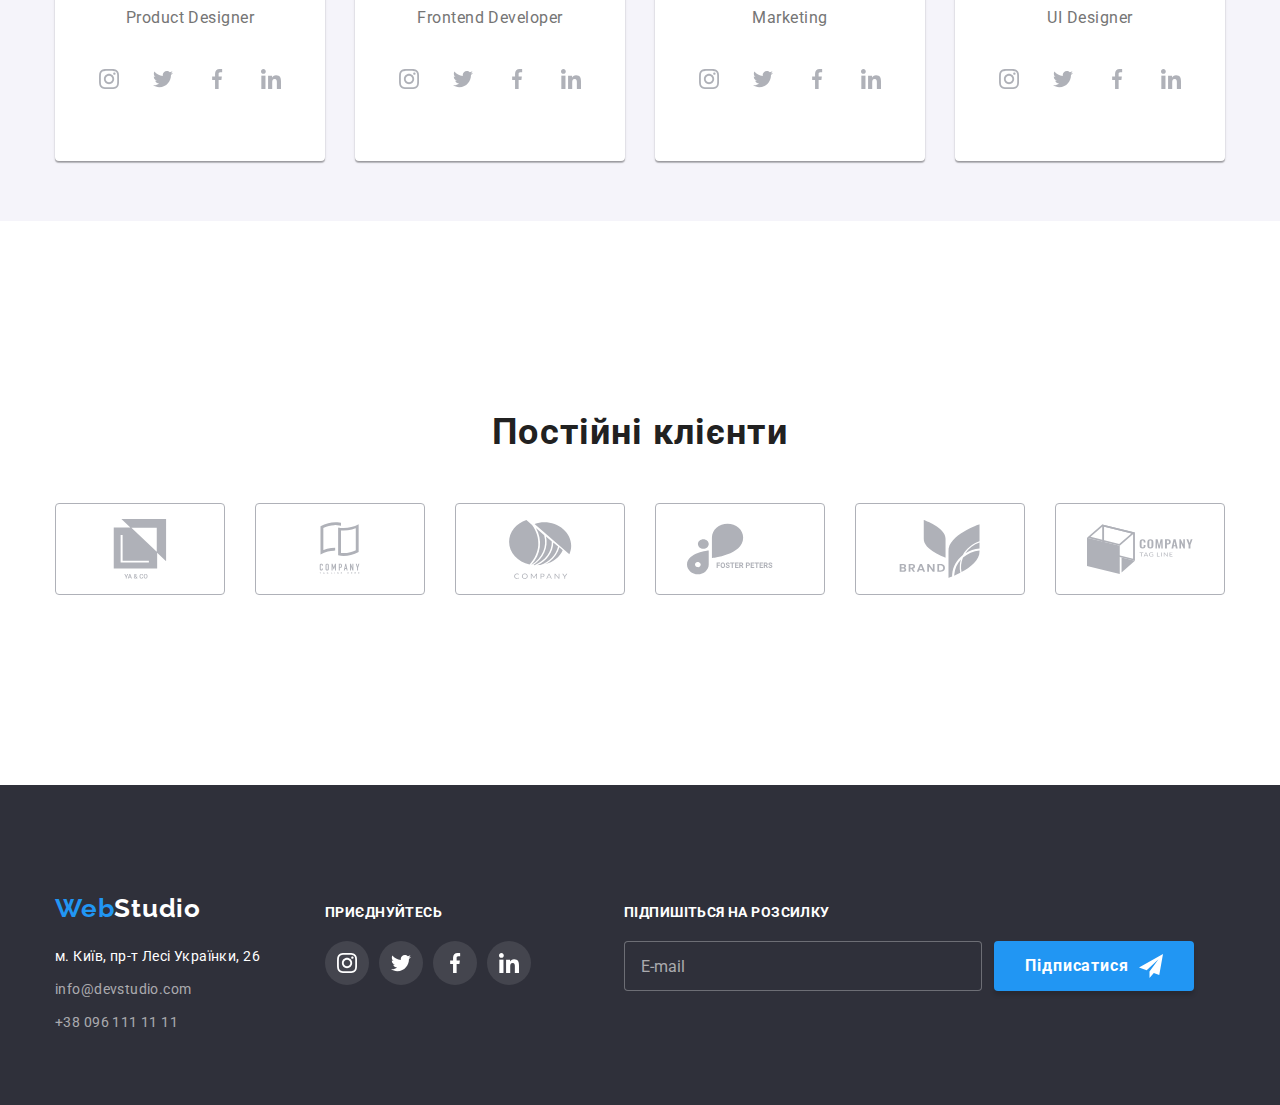
==== commit 77b7f42e: "тест" ====
--- a/index.html
+++ b/index.html
@@ -20,6 +20,8 @@
 
     <header class="page-header">
         <div class="container page-header_container">
+            
+            
             <nav class="navigation">
                 <a href="./index.html" class="logo cursor"><span class="web">Web</span><span
                         class="studio">Studio</span></a>
@@ -42,13 +44,49 @@
                         </svg>
                         +38 096 111 11 11</a></li>
             </ul>
+<!----МЕНЮ ДЛЯ МОБІЛЬНИХ ПРИСТРОЇВ---->
+<button type="button" class="mobile-menu-btn" data-menu-open>
+    <svg class="mobile-menu-btn__icon" width="24" height="16">
+        <use href="./img/icons.svg#icon-icon-burger"></use>
+    </svg>
+</button>
+
+        <div class="mobile-menu" data-menu>
+            <div class="container mobile-menu__container">
+                <button type="button" class="mobile-menu__close-btn" data-menu-close>
+                    <svg class="mobile-menu__close-icon" width="19" height="19">
+                        <use href="./img/icons.svg#icon-close"></use>
+                    </svg>
+                </button>
+                <ul class="mobile-menu__nav list">
+                        <li><a href="" class="mobile-menu__nav_text">Студія</a></li>
+                        <li><a href="./portfolio.html" class="mobile-menu__nav_text">Портфоліо</a></li>
+                        <li><a href="" class="mobile-menu__nav_text">Контакти</a></li>
+                </ul>
+
+                <ul class="mobile-menu__contact list">
+                    <li><a class="mobile-menu__contact-tel" href="tel:+380961111111">+38 096 111 11 11</a></li>
+                    <li><a class="mobile-menu__contact-mail" href="mailto:info@devstudio.com">info@devstudio.com</a></li>
+                </ul>
+
+                <ul class="mobile-menu__social list">
+                    <li><a href="" class="mobile-menu__social_link">Instagram&nbsp&nbsp</a></li>
+                    <li><a href="" class="mobile-menu__social_link">Twitter&nbsp&nbsp</a></li>
+                    <li><a href="" class="mobile-menu__social_link">Facebook&nbsp&nbsp</a></li>
+                    <li><a href="" class="mobile-menu__social_link">Linkedin&nbsp&nbsp</a></li>
+                </ul>
+
+            </div>
+
+        </div>
+
         </div>
     </header>
 
     <main>
-        <!--Герой-->
-        <section class="hero">
-            <div class="container">
+        <!--Герой -->
+     <section class="hero">
+            <div class="container hero__container">
                 <h1 class="hero-title">ЕФЕКТИВНІ РІШЕННЯ ДЛЯ ВАШОГО БІЗНЕСУ</h1>
                 <button type="button" data-modal-open class="button-primery cursor">Замовити послугу</button>
             </div>
@@ -56,13 +94,13 @@
 
         <!--Наші переваги, опис-->
         <section class="our-power section">
-            <div class="container">
+            <div class="container"> 
                 <!--Прихований заголовок наші переваги-->
                 <h2 hidden>Наші переваги</h2>
                 <ul class="our-power-list list">
                     <li class="our-power-item">
                         <div class="our-power-icon-box">
-                            <!--додати флекс та джистіфай і елайн зі значенням центр-->
+                
                             <svg class="our-power-icon-svg" width="70" height="70">
                                 <use href="./img/icons.svg#icon-antenna"></use>
                             </svg>
@@ -144,15 +182,35 @@
             </div>
         </section>
 
-        <!--Наша команда-->
-        <section class="team section ">
-            <div class="container">
+        <!--Наша команда -->
+     <section class="team section ">
+            <div class="container team-container">
                 <h2 class="team__title">Наша команда</h2>
                 <ul class="team__list list">
                     <li class="team__item">
                         <div class="team__border">
-                            <img class="team__photo" src="./img/ighorD.jpg" alt="Ігор Дем'яненко" width="270"
-                                height="260">
+                            <picture>
+                                
+                                <source srcset="
+                                ./img/desck/team-desck1.jpg 1x,
+                                ./img/desck/team-desck1-2x.jpg 2x" 
+                                media="(min-width: 1200px)">
+                                
+                                <source srcset="
+                                ./img/table/imgteam-table1.jpg 1x,
+                                ./img/table/imgteam-table1@2x.jpg 2x" 
+                                media="(min-width: 768px)">
+                                
+                                
+                                <source srcset="
+                                ./img/mobile/imgteam-mobile1.jpg 1x,
+                                ./img/mobile/imgteam-mobile1@2x.jpg 2x" 
+                                media="(max-width: 767px)">
+                            
+
+                                <img class="team__photo" src="./img/ighorD.jpg" alt="Ігор Дем'яненко">
+                            </picture>
+                            
                             <h3 class="team__name">Ігор Дем'яненко</h3>
                             <p class="team__text">Product Designer</p>
 
@@ -193,8 +251,25 @@
 
                     <li class="team__item">
                         <div class="team__border">
-                            <img class="team__photo" src="./img/olgaR.jpg" alt="Ольга Рєпіна" width="270"
-                                height="260">
+                            <picture>
+                                <source srcset="
+                                ./img/desck/team-desck2.jpg 1x,
+                                ./img/desck/team-desck2-2x.jpg 2x"
+                                media="(min-width: 1200px)">
+
+                                <source srcset="
+                                ./img/table/imgteam-table2.jpg 1x,
+                                ./img/table/imgteam-table2@2x.jpg 2x"
+                                 media="(min-width: 768px)">
+
+                                <source srcset="
+                                ./img/mobile/imgteam-mobile2.jpg 1x,
+                                ./img/mobile/imgteam-mobile2@2x.jpg 2x" 
+                                media="(max-width: 767px)">
+
+                                <img class="team__photo" src="./img/olgaR.jpg" alt="Ольга Рєпіна">
+                            </picture>
+
                             <h3 class="team__name">Ольга Рєпіна</h3>
                             <p class="team__text">Frontend Developer</p>
                         <ul class="social-list list">
@@ -234,8 +309,27 @@
 
                     <li class="team__item">
                         <div class="team__border">
-                            <img class="team__photo" src="./img/mykolaT.jpg" alt="Микола Тарасов" width="270"
-                                height="260">
+                            <picture>
+                            
+                                <source srcset="
+                                 ./img/desck/team-desck3.jpg 1x,
+                                ./img/desck/team-desck3-2x.jpg 2x"
+                                media="(min-width: 1200px)">
+
+                                <source srcset="
+                                ./img/table/imgteam-table3.jpg 1x,
+                                ./img/table/imgteam-table3@2x.jpg 2x" 
+                                media="(min-width: 768px)">
+
+                                <source srcset="
+                                ./img/mobile/imgteam-mobile3.jpg 1x,
+                                ./img/mobile/imgteam-mobile3@2x.jpg 2x"
+                                media="(max-width: 767px)">
+
+                                <img class="team__photo" src="./img/mykolaT.jpg" alt="Микола Тарасов">
+
+                            </picture>
+
                             <h3 class="team__name">Микола Тарасов</h3>
                             <p class="team__text">Marketing</p>
                         <ul class="social-list list">
@@ -275,8 +369,27 @@
 
                     <li class="team__item">
                         <div class="team__border">
-                            <img class="team__photo" src="./img/mykhayloE.jpg" alt="Михайло Єрмаков" width="270"
-                                height="260">
+
+                            <picture>
+
+                                <source srcset="
+                                ./img/desck/team-desck4.jpg 1x,
+                                ./img/desck/team-desck4-2x.jpg 2x"
+                                media="(min-width: 1200px)">
+
+                                <source srcset="
+                                ./img/table/imgteam-table4.jpg 1x,
+                                ./img/table/imgteam-table4@2x.jpg 2x"
+                                media="(min-width: 768px)">
+
+                                <source srcset="
+                                ./img/mobile/imgteam-mobile4.jpg 1x,
+                                ./img/mobile/imgteam-mobile4@2x.jpg 2x" 
+                                media="(max-width: 767px)">
+
+                            <img class="team__photo" src="./img/mykhayloE.jpg" alt="Михайло Єрмаков">
+                            
+                            </picture>
                             <h3 class="team__name">Михайло Єрмаков</h3>
                             <p class="team__text">UI Designer</p>
                             <ul class="social-list list">
@@ -318,14 +431,15 @@
         </section>
 
         <!-- Постійні клієнти -->
-        <section class="client section">
+       <section class="client section">
+            <h2 class="client__title">Постійні клієнти</h2>
             <div class="container client__container">
-                <h2 class="client__title">Постійні клієнти</h2>
-                <ul class="client__item list"> <!--client-list-->
-
-                    <li class="client__list"> <!--client-list-link-->
-
-                        <a href="#" class="client__link"> <!--client-link-->
+                
+                <ul class="client__item list"> 
+
+                    <li class="client__list"> 
+
+                        <a href="#" class="client__link"> 
                             <svg class="client__icon" width="106" height="60">
                                 <use href="./img/icons.svg#icon-company-one"></use>
                             </svg>
@@ -386,9 +500,8 @@
                 </ul>
 
             </div>
-        </section>
+        </section> 
     </main>
-
 
     <footer class="footer">
         <div class="footer-space container">
@@ -443,17 +556,18 @@
                     </li>
                 </ul>
             </div>
+        
             <!-- ПІДПИСКА -->
-            <div class="footer-subscribe">
+             <div class="footer-subscribe">
                 <h2 class="footer-title subscribe-title">ПІДПИШІТЬСЯ НА РОЗСИЛКУ</h2>
                 <form class="footer-subscribe-form">
-                    <lable class="subscribe">
+                    <!-- <lable class="subscribe"> -->
                         <span class="footer-subscribe-form-wrapper">
                             <input class="footer-subscribe-input" type="email" name="mail-subscribe" required
                                 pattern="[email regex]" placeholder="E-mail">
 
                         </span>
-                    </lable>
+                   <!-- </lable> -->
                     <button type="submit" class="footer-subscribe-btn">Підписатися<svg class="footer-subscribe-icon"
                             width="24" height="24">
                             <use href="./img/icons.svg#icon-icon-send"></use>
@@ -463,7 +577,6 @@
 
         </div>
     </footer>
-
 
 
     <!-- ФОРМА ДЛЯ ЗАПОВнЕННЯ-->
@@ -532,7 +645,7 @@
     </div>
 
 
-
+    <script src="./js/mobile-menu.js"></script>
     <script src="./js/modal.js"></script>
 
 </body>
--- a/css/main.css
+++ b/css/main.css
@@ -60,157 +60,7 @@
   margin: 0;
 }
 
-.container {
-  width: 1200px;
-  padding-left: 15px;
-  padding-right: 15px;
-  margin-left: auto;
-  margin-right: auto;
-}
-
-.section {
-  padding-top: 94px;
-  padding-bottom: 94px;
-}
-
-.page-header {
-  padding-top: 32px;
-  padding-bottom: 32px;
-  border: 1px solid #ECECEC;
-}
-
-.page-header_container {
-  display: flex;
-  align-items: baseline;
-  gap: 30px;
-  flex-wrap: wrap;
-  flex-basis: calc((100% - 60px) / 3);
-}
-
-.logo {
-  color: #2196F3;
-  font-family: Raleway, bold;
-  font-size: 26px;
-  line-height: 1.19;
-  text-decoration: none;
-}
-
-.web {
-  color: #2196F3;
-}
-
-.studio {
-  color: #212121;
-}
-
-.page-header-contact {
-  display: flex;
-  align-items: center;
-  margin-left: auto;
-}
-
-.header-mail-icon {
-  fill: #757575;
-  margin-right: 10px;
-  transition-property: fill;
-  transition-duration: 250ms;
-  transition-timing-function: cubic-bezier(0.4, 0, 0.2, 1);
-}
-
-.mail-header:hover .header-mail-icon {
-  fill: var(--accent-color);
-  color: var(--accent-color);
-}
-
-.mail-header:focus .header-mail-icon {
-  fill: var(--accent-color);
-  color: var(--accent-color);
-}
-
-.mail-header {
-  display: flex;
-  justify-content: center;
-  align-items: center;
-  color: var(--title-text-color);
-  text-align: center;
-  font-style: normal;
-  text-decoration: none;
-  font-weight: 500;
-  font-size: 14px;
-  line-height: 1.14;
-  letter-spacing: 0.02em;
-  margin-right: 50px;
-  transition-property: color;
-  transition-duration: 250ms;
-  transition-timing-function: cubic-bezier(0.4, 0, 0.2, 1);
-}
-.mail-header:hover, .mail-header:focus {
-  color: var(--accent-color);
-}
-
-.header-tel-icon {
-  fill: #757575;
-  margin-right: 10px;
-  transition-property: fill;
-  transition-duration: 250ms;
-  transition-timing-function: cubic-bezier(0.4, 0, 0.2, 1);
-}
-.header-tel-icon:hover, .header-tel-icon:focus {
-  fill: var(--accent-color);
-}
-.tel-header:hover .header-tel-icon, .tel-header:focus .header-tel-icon {
-  fill: var(--accent-color);
-  color: var(--accent-color);
-}
-
-.tel-header {
-  display: flex;
-  justify-content: center;
-  align-items: center;
-  color: var(--title-text-color);
-  font-style: normal;
-  text-decoration: none;
-  font-weight: 500;
-  font-size: 14px;
-  line-height: 1.14;
-  letter-spacing: 0.02em;
-  transition-property: color;
-  transition-duration: 250ms;
-  transition-timing-function: cubic-bezier(0.4, 0, 0.2, 1);
-}
-.tel-header:hover, .tel-header:focus {
-  color: var(--accent-color);
-}
-
-.cursor {
-  cursor: pointer;
-}
-
-.hero {
-  background-color: #C4C4C4;
-  background-image: linear-gradient(rgba(47, 48, 58, 0.4), rgba(47, 48, 58, 0.4)), url(../img/hero-img.jpg);
-  background-repeat: no-repeat;
-  background-size: cover;
-  max-width: 1600px;
-  height: 600px;
-  margin: 0 auto;
-  padding-top: 200px;
-  padding-bottom: 200px;
-}
-
-.hero-title {
-  width: 696px;
-  margin-left: auto;
-  margin-right: auto;
-  margin-bottom: 30px;
-  font-weight: 900;
-  font-size: 44px;
-  line-height: 1.36;
-  text-align: center;
-  color: #FFFFFF;
-}
-
-.client__title {
+.title {
   font-size: 36px;
   font-weight: 700;
   line-height: 1.1666666667;
@@ -220,170 +70,919 @@
   margin-bottom: 50px;
 }
 
-.client__item {
-  display: flex;
-  box-sizing: border-box;
-  column-gap: 30px;
-}
-
-.client__link {
-  display: flex;
-  width: 170px;
-  height: 92px;
-  justify-content: center;
-  align-items: center;
-  border: 1px solid #AFB1B8;
-  border-radius: 4px;
-  transition-property: fill, border;
-  transition-duration: 250ms;
-  transition-timing-function: cubic-bezier(0.4, 0, 0.2, 1);
-}
-.client__link:hover, .client__link:focus {
-  border: 1px solid #2196F3;
-}
-
-.client__icon {
-  fill: #AFB1B8;
-  transition-property: fill;
-  transition-duration: 250ms;
-  transition-timing-function: cubic-bezier(0.4, 0, 0.2, 1);
-}
-.client__link:hover .client__icon, .client__link:focus .client__icon {
-  fill: #2196F3;
-}
-
-.team {
-  background: #F5F4FA;
-  padding-top: 47px;
-}
-
-.team__title {
-  font-weight: 700;
-  font-size: 36px;
-  line-height: 1.16;
-  text-align: center;
-  letter-spacing: 0.03em;
-  color: var(--primary-text-color);
-  margin-bottom: 50px;
-}
-
-.team__list {
-  display: flex;
-  column-gap: 30px;
-}
-
-.team__item {
-  flex-basis: calc((100% - 90px) / 4);
-}
-
-.team__photo {
-  padding-bottom: 30px;
-}
-
-.team__name {
-  font-weight: 500;
-  font-size: 16px;
-  line-height: 1.18;
-  text-align: center;
-  letter-spacing: 0.03em;
-  color: var(--primary-text-color);
-  margin-bottom: 10px;
-}
-
-.team__text {
-  font-weight: 400;
-  font-size: 16px;
-  line-height: 1.18;
-  letter-spacing: 0.03em;
-  text-align: center;
-  color: var(--title-text-color);
-  margin-bottom: 30px;
-}
-
-.team__border {
-  background-color: #FFFFFF;
-  box-shadow: 0px 1px 3px rgba(0, 0, 0, 0.12), 0px 1px 1px rgba(0, 0, 0, 0.14), 0px 2px 1px rgba(0, 0, 0, 0.2);
-  border-radius: 0px 0px 4px 4px;
-}
-
-.social-list {
-  display: flex;
-  justify-content: center;
-  column-gap: 10px;
-  padding-bottom: 30px;
-}
-
-.social-list__link {
-  display: flex;
-  justify-content: center;
-  align-items: center;
-  width: 44px;
-  height: 44px;
-  border-radius: 50%;
-  background: #FFFFFF;
-  transition-property: background, fill;
-  transition-duration: 250ms;
-  transition-timing-function: cubic-bezier(0.4, 0, 0.2, 1);
-}
-.social-list__link:hover, .social-list__link:focus {
-  background: #2196F3;
-}
-
-.social-list__link:hover .social-list__icon,
+.container {
+  padding-left: 15px;
+  padding-right: 15px;
+  margin-left: auto;
+  margin-right: auto;
+}
+
+@media screen and (min-width: 480px) {
+  .container {
+    width: 480px;
+  }
+}
+@media screen and (min-width: 768px) {
+  .container {
+    width: 768px;
+  }
+}
+@media screen and (min-width: 1200px) {
+  .container {
+    width: 1200px;
+  }
+}
+@media screen and (max-width: 767px) {
+  .section {
+    padding-top: 60px;
+    padding-bottom: 60px;
+  }
+}
+@media screen and (min-width: 780px) {
+  .section {
+    padding-top: 60px;
+    padding-bottom: 60px;
+  }
+}
+@media screen and (min-width: 1200px) {
+  .section {
+    padding-top: 130px;
+    padding-bottom: 130px;
+  }
+}
+@media screen and (max-width: 767px) {
+  .page-header {
+    padding-top: 32px;
+    padding-bottom: 32px;
+  }
+  .page-header_container {
+    display: flex;
+    align-items: center;
+    justify-content: space-between;
+  }
+  .logo {
+    color: #2196F3;
+    font-family: "Raleway", bold;
+    font-size: 24px;
+    line-height: 1.16;
+    text-decoration: none;
+  }
+  .web {
+    color: #2196F3;
+    margin-left: 15px;
+  }
+  .studio {
+    color: #212121;
+  }
+  .site-nav {
+    display: none;
+  }
+  .nav-text.active {
+    display: none;
+  }
+  .nav-text {
+    display: none;
+  }
+  .page-header-contact {
+    display: none;
+  }
+}
+@media screen and (min-width: 768px) {
+  .mobile-menu-btn {
+    display: none;
+  }
+  .page-header {
+    border: 1px solid #ECECEC;
+    padding-top: 32px;
+    padding-bottom: 21px;
+  }
+  .page-header_container {
+    display: flex;
+    align-items: center;
+    gap: 30px;
+    justify-content: space-between;
+  }
+  .logo {
+    color: #2196F3;
+    font-family: "Raleway", bold;
+    font-size: 24px;
+    line-height: 1.16;
+    text-decoration: none;
+  }
+  .web {
+    color: #2196F3;
+  }
+  .studio {
+    color: #212121;
+  }
+  .navigation {
+    display: flex;
+    align-items: center;
+    gap: 88px;
+  }
+  .site-nav {
+    display: flex;
+    color: #757575;
+    font-style: normal;
+    text-decoration: none;
+    font-weight: 500;
+    font-size: 14px;
+    line-height: 1.14;
+    letter-spacing: 0.02em;
+    column-gap: 50px;
+  }
+  .nav-text.active {
+    display: block;
+    position: relative;
+    color: var(--accent-color);
+    font-style: normal;
+    text-decoration: none;
+    font-weight: 500;
+    font-size: 14px;
+    line-height: 1.14;
+    letter-spacing: 0.02em;
+  }
+  .active::after {
+    content: "";
+    position: absolute;
+    display: block;
+    width: 100%;
+    height: 4px;
+    background-color: var(--accent-color);
+    border-radius: 2px;
+    top: 52px;
+    left: 0px;
+  }
+  .nav-text {
+    color: #212121;
+    text-decoration: none;
+  }
+  .page-header-contact {
+    display: block;
+    align-items: center;
+  }
+  .header-mail-icon {
+    fill: #757575;
+    margin-right: 10px;
+    transition-property: fill;
+    transition-duration: 250ms;
+    transition-timing-function: cubic-bezier(0.4, 0, 0.2, 1);
+  }
+  .mail-header:hover .header-mail-icon {
+    fill: var(--accent-color);
+    color: var(--accent-color);
+  }
+  .mail-header:focus .header-mail-icon {
+    fill: var(--accent-color);
+    color: var(--accent-color);
+  }
+  .mail-header {
+    display: flex;
+    justify-content: center;
+    align-items: center;
+    color: var(--title-text-color);
+    text-align: center;
+    font-style: normal;
+    text-decoration: none;
+    font-weight: 500;
+    font-size: 14px;
+    line-height: 1.14;
+    letter-spacing: 0.02em;
+    margin-top: 10px;
+    margin-bottom: 10px;
+    transition-property: color;
+    transition-duration: 250ms;
+    transition-timing-function: cubic-bezier(0.4, 0, 0.2, 1);
+  }
+  .mail-header:hover, .mail-header:focus {
+    color: var(--accent-color);
+  }
+  .header-tel-icon {
+    fill: #757575;
+    margin-right: 10px;
+    transition-property: fill;
+    transition-duration: 250ms;
+    transition-timing-function: cubic-bezier(0.4, 0, 0.2, 1);
+  }
+  .header-tel-icon:hover, .header-tel-icon:focus {
+    fill: var(--accent-color);
+  }
+  .tel-header:hover .header-tel-icon, .tel-header:focus .header-tel-icon {
+    fill: var(--accent-color);
+    color: var(--accent-color);
+  }
+  .tel-header {
+    display: flex;
+    justify-content: left;
+    align-items: center;
+    color: var(--title-text-color);
+    font-style: normal;
+    text-decoration: none;
+    font-weight: 500;
+    font-size: 14px;
+    line-height: 1.14;
+    letter-spacing: 0.02em;
+    transition-property: color;
+    transition-duration: 250ms;
+    transition-timing-function: cubic-bezier(0.4, 0, 0.2, 1);
+  }
+  .tel-header:hover, .tel-header:focus {
+    color: var(--accent-color);
+  }
+}
+@media screen and (min-width: 1200px) {
+  .page-header {
+    padding-top: 32px;
+    padding-bottom: 26px;
+    border: 1px solid #ECECEC;
+  }
+  .page-header_container {
+    display: flex;
+    align-items: baseline;
+    gap: 30px;
+    flex-wrap: wrap;
+    flex-basis: calc((100% - 60px) / 3);
+  }
+  .logo {
+    color: #2196F3;
+    font-family: "Raleway", bold;
+    font-size: 26px;
+    line-height: 1.19;
+    text-decoration: none;
+  }
+  .web {
+    color: #2196F3;
+  }
+  .studio {
+    color: #212121;
+  }
+  .page-header-contact {
+    display: flex;
+    align-items: center;
+    margin-left: auto;
+  }
+  .header-mail-icon {
+    fill: #757575;
+    margin-right: 10px;
+    transition-property: fill;
+    transition-duration: 250ms;
+    transition-timing-function: cubic-bezier(0.4, 0, 0.2, 1);
+  }
+  .mail-header:hover .header-mail-icon {
+    fill: var(--accent-color);
+    color: var(--accent-color);
+  }
+  .mail-header:focus .header-mail-icon {
+    fill: var(--accent-color);
+    color: var(--accent-color);
+  }
+  .mail-header {
+    display: flex;
+    justify-content: center;
+    align-items: center;
+    color: var(--title-text-color);
+    text-align: center;
+    font-style: normal;
+    text-decoration: none;
+    font-weight: 500;
+    font-size: 14px;
+    line-height: 1.14;
+    letter-spacing: 0.02em;
+    margin-right: 50px;
+    transition-property: color;
+    transition-duration: 250ms;
+    transition-timing-function: cubic-bezier(0.4, 0, 0.2, 1);
+  }
+  .mail-header:hover, .mail-header:focus {
+    color: var(--accent-color);
+  }
+  .header-tel-icon {
+    fill: #757575;
+    margin-right: 10px;
+    transition-property: fill;
+    transition-duration: 250ms;
+    transition-timing-function: cubic-bezier(0.4, 0, 0.2, 1);
+  }
+  .header-tel-icon:hover, .header-tel-icon:focus {
+    fill: var(--accent-color);
+  }
+  .tel-header:hover .header-tel-icon, .tel-header:focus .header-tel-icon {
+    fill: var(--accent-color);
+    color: var(--accent-color);
+  }
+  .tel-header {
+    display: flex;
+    justify-content: center;
+    align-items: center;
+    color: var(--title-text-color);
+    font-style: normal;
+    text-decoration: none;
+    font-weight: 500;
+    font-size: 14px;
+    line-height: 1.14;
+    letter-spacing: 0.02em;
+    transition-property: color;
+    transition-duration: 250ms;
+    transition-timing-function: cubic-bezier(0.4, 0, 0.2, 1);
+  }
+  .tel-header:hover, .tel-header:focus {
+    color: var(--accent-color);
+  }
+  .cursor {
+    cursor: pointer;
+  }
+}
+@media screen and (max-width: 767px) {
+  .hero {
+    background-image: linear-gradient(rgba(47, 48, 58, 0.4), rgba(47, 48, 58, 0.4)), url(../img/mobile/mobile-header.jpg);
+    background-color: #C4C4C4;
+    background-repeat: no-repeat;
+    background-size: cover;
+    background-position: center;
+    max-width: 1600px;
+    /*height: 600px;*/
+    margin: 0 auto;
+    padding-top: 118px;
+    padding-bottom: 118px;
+  }
+  .hero-title {
+    max-width: 360px;
+    margin-left: auto;
+    margin-right: auto;
+    margin-bottom: 30px;
+    font-weight: 900;
+    font-size: 26px;
+    line-height: 1.61;
+    text-align: center;
+    color: #FFFFFF;
+  }
+}
+@media screen and (min-device-pixel-ratio: 2) and (max-width: 767px), screen and (min-resolution: 192dpi) and (max-width: 767px), screen and (min-resolution: 2dppx) and (max-width: 767px) {
+  .hero {
+    background-image: linear-gradient(rgba(47, 48, 58, 0.4), rgba(47, 48, 58, 0.4)), url(../img/mobile/mobile-header@2x.jpg);
+  }
+}
+@media screen and (min-width: 768px) {
+  .hero {
+    background-image: linear-gradient(rgba(47, 48, 58, 0.4), rgba(47, 48, 58, 0.4)), url(../img/table/table-header.jpg);
+    background-color: #C4C4C4;
+    background-repeat: no-repeat;
+    background-size: cover;
+    background-position: center;
+    max-width: 1600px;
+    margin: 0 auto;
+    margin-bottom: 60px;
+    padding-top: 118px;
+    padding-bottom: 118px;
+  }
+  .hero-title {
+    width: 360px;
+    height: 84px;
+    margin-left: auto;
+    margin-right: auto;
+    margin-bottom: 30px;
+    font-weight: 900;
+    font-size: 26px;
+    line-height: 1.61;
+    text-align: center;
+    color: #FFFFFF;
+  }
+}
+@media screen and (min-device-pixel-ratio: 2) and (min-width: 768px), screen and (min-resolution: 192dpi) and (min-width: 767px), screen and (min-resolution: 2dppx) and (max-width: 1199px) {
+  .hero {
+    background-image: linear-gradient(rgba(47, 48, 58, 0.4), rgba(47, 48, 58, 0.4)), url(../img/table/table-header@2x.jpg);
+  }
+}
+@media screen and (min-width: 1200px) {
+  .hero {
+    background-image: linear-gradient(rgba(47, 48, 58, 0.4), rgba(47, 48, 58, 0.4)), url(../img/desck/desck-hero1.jpg);
+    background-color: #C4C4C4;
+    background-repeat: no-repeat;
+    background-size: cover;
+    background-position: center;
+    max-width: 1600px;
+    height: 600px;
+    margin: 0 auto;
+    padding-top: 200px;
+    padding-bottom: 200px;
+  }
+  .hero-title {
+    width: 696px;
+    margin-left: auto;
+    margin-right: auto;
+    margin-bottom: 60px;
+    font-weight: 900;
+    font-size: 44px;
+    line-height: 1.36;
+    text-align: center;
+    color: #FFFFFF;
+  }
+}
+@media screen and (min-device-pixel-ratio: 2) and (min-width: 1200px), screen and (min-resolution: 192dpi) and (min-width: 1200px), screen and (min-resolution: 2dppx) and (max-width: 1200px) {
+  .hero {
+    background-image: linear-gradient(rgba(47, 48, 58, 0.4), rgba(47, 48, 58, 0.4)), url(../img/desck/desck-hero1@2x.jpg);
+  }
+}
+@media screen and (max-width: 767px) {
+  .client__title {
+    font-size: 36px;
+    font-weight: 700;
+    line-height: 1.1666666667;
+    text-align: center;
+    letter-spacing: 0.03em;
+    color: var(--primary-text-color);
+    margin-bottom: 50px;
+  }
+  .client__link {
+    display: flex;
+    width: 210px;
+    height: 92px;
+    justify-content: center;
+    align-items: center;
+    border: 1px solid #AFB1B8;
+    border-radius: 4px;
+    transition-property: fill, border;
+    transition-duration: 250ms;
+    transition-timing-function: cubic-bezier(0.4, 0, 0.2, 1);
+  }
+  .client__link:hover, .client__link:focus {
+    border: 1px solid #2196F3;
+  }
+  .client__icon {
+    fill: #AFB1B8;
+    transition-property: fill;
+    transition-duration: 250ms;
+    transition-timing-function: cubic-bezier(0.4, 0, 0.2, 1);
+  }
+  .client__link:hover .client__icon, .client__link:focus .client__icon {
+    fill: #2196F3;
+  }
+  .client__item {
+    display: flex;
+    flex-wrap: wrap;
+    gap: 30px;
+    justify-content: center;
+  }
+}
+/*===================================*/
+@media screen and (min-width: 768px) {
+  .client__container {
+    display: flex;
+    justify-content: center;
+  }
+  .client__title {
+    font-size: 36px;
+    font-weight: 700;
+    line-height: 1.1666666667;
+    text-align: center;
+    letter-spacing: 0.03em;
+    color: var(--primary-text-color);
+    margin-bottom: 50px;
+    margin-top: 60px;
+  }
+  .client__icon {
+    fill: #AFB1B8;
+    transition-property: fill;
+    transition-duration: 250ms;
+    transition-timing-function: cubic-bezier(0.4, 0, 0.2, 1);
+  }
+  .client__link:hover .client__icon, .client__link:focus .client__icon {
+    fill: #2196F3;
+  }
+  .client__title {
+    font-size: 36px;
+    font-weight: 700;
+    line-height: 1.1666666667;
+    text-align: center;
+    letter-spacing: 0.03em;
+    color: var(--primary-text-color);
+    margin-bottom: 50px;
+  }
+  .client__item {
+    display: flex;
+    flex-wrap: wrap;
+    gap: 30px;
+    margin-bottom: 60px;
+  }
+  .client__link {
+    display: flex;
+    width: 226px;
+    height: 92px;
+    justify-content: center;
+    align-items: center;
+    border: 1px solid #AFB1B8;
+    border-radius: 4px;
+    transition-property: fill, border;
+    transition-duration: 250ms;
+    transition-timing-function: cubic-bezier(0.4, 0, 0.2, 1);
+  }
+  .client__link:hover, .client__link:focus {
+    border: 1px solid #2196F3;
+  }
+}
+/*==================================*/
+@media screen and (min-width: 1200px) {
+  .client__item {
+    display: flex;
+    box-sizing: border-box;
+    column-gap: 30px;
+  }
+  .client__list {
+    display: flex;
+    width: 170px;
+    height: 92px;
+    justify-content: center;
+    align-items: center;
+  }
+  .client__list-icon {
+    fill: #AFB1B8;
+    transition-property: fill;
+    transition-duration: 250ms;
+    transition-timing-function: cubic-bezier(0.4, 0, 0.2, 1);
+  }
+  .client__list-link:hover .client__list-icon, .client__list-link:focus .client__list-icon {
+    fill: #2196F3;
+  }
+  .client__list-link {
+    border: 1px solid #AFB1B8;
+    border-radius: 4px;
+    transition-property: fill, border;
+    transition-duration: 250ms;
+    transition-timing-function: cubic-bezier(0.4, 0, 0.2, 1);
+  }
+  .client__list-link:hover, .client__list-link:focus {
+    border: 1px solid #2196F3;
+  }
+}
+@media screen and (max-width: 767px) {
+  .img {
+    display: block;
+    max-width: 100%;
+    height: auto;
+  }
+  .team {
+    background: #F5F4FA;
+  }
+  .team-container {
+    background-color: #F5F4FA;
+  }
+  .team__title {
+    font-weight: 700;
+    font-size: 28px;
+    line-height: 1.17;
+    text-align: center;
+    letter-spacing: 0.03em;
+    color: #212121;
+    padding-top: 60px;
+    padding-bottom: 30px;
+  }
+  .team__list {
+    display: block;
+  }
+  .team__photo {
+    padding-bottom: 30px;
+  }
+  .team__name {
+    font-weight: 500;
+    font-size: 16px;
+    line-height: 1.18;
+    text-align: center;
+    letter-spacing: 0.03em;
+    color: var(--primary-text-color);
+    margin-bottom: 10px;
+  }
+  .team__text {
+    font-weight: 400;
+    font-size: 16px;
+    line-height: 1.18;
+    letter-spacing: 0.03em;
+    text-align: center;
+    color: var(--title-text-color);
+    margin-bottom: 30px;
+  }
+  .team__border {
+    background-color: #FFFFFF;
+    box-shadow: 0px 1px 3px rgba(0, 0, 0, 0.12), 0px 1px 1px rgba(0, 0, 0, 0.14), 0px 2px 1px rgba(0, 0, 0, 0.2);
+    border-radius: 0px 0px 4px 4px;
+    margin-bottom: 30px;
+  }
+  .social-list {
+    display: flex;
+    justify-content: center;
+    column-gap: 10px;
+    padding-bottom: 30px;
+  }
+  .social-list__link {
+    display: flex;
+    justify-content: center;
+    align-items: center;
+    width: 44px;
+    height: 44px;
+    border-radius: 50%;
+    background: #FFFFFF;
+    transition-property: background, fill;
+    transition-duration: 250ms;
+    transition-timing-function: cubic-bezier(0.4, 0, 0.2, 1);
+  }
+  .social-list__link:hover, .social-list__link:focus {
+    background: #2196F3;
+  }
+  .social-list__link:hover .social-list__icon,
 .social-list__link:focus .social-list__icon {
-  fill: #FFFFFF;
-}
-
-.social-list__icon {
-  fill: #AFB1B8;
-  transition-property: fill;
-  transition-duration: 250ms;
-  transition-timing-function: cubic-bezier(0.4, 0, 0.2, 1);
-}
-
-.our-power {
-  padding-bottom: 47px;
-}
-
-.our-power-list {
-  display: flex;
-  column-gap: 30px;
-  /* flex-wrap: wrap;*/
-}
-
-.our-power-item {
-  flex-basis: calc((100% - 90px) / 4);
-}
-
-.our-power-icon-box {
-  display: flex;
-  width: 270px;
-  height: 120px;
-  background: #F5F4FA;
-  border-radius: 4px;
-  justify-content: center;
-  align-items: center;
-}
-
-.our-power-title {
-  font-weight: 700;
-  font-size: 14px;
-  line-height: 1.14;
-  letter-spacing: 0.03em;
-  text-transform: uppercase;
-  color: var(--primary-text-color);
-  margin-top: 30px;
-  margin-bottom: 10px;
-}
-
-.our-power-text {
-  font-size: 14px;
-  font-weight: 400;
-  line-height: 1.7142857143;
-  color: var(--title-text-color);
-  letter-spacing: 0.03em;
-}
-
+    fill: #FFFFFF;
+  }
+  .social-list__icon {
+    fill: #AFB1B8;
+    transition-property: fill;
+    transition-duration: 250ms;
+    transition-timing-function: cubic-bezier(0.4, 0, 0.2, 1);
+  }
+}
+/*==========================*/
+@media screen and (min-width: 768px) {
+  .team {
+    background: #F5F4FA;
+    padding-top: 47px;
+    padding-bottom: 60px;
+  }
+  .team-container {
+    background-color: #F5F4FA;
+  }
+  .team__title {
+    font-weight: 700;
+    font-size: 36px;
+    line-height: 1.16;
+    text-align: center;
+    letter-spacing: 0.03em;
+    color: var(--primary-text-color);
+    margin-bottom: 50px;
+  }
+  .team__list {
+    display: flex;
+    flex-wrap: wrap;
+    gap: 30px;
+  }
+  .team__item {
+    display: flex;
+    flex-wrap: wrap;
+    gap: 30px;
+  }
+  .team__photo {
+    padding-bottom: 30px;
+    max-width: 100%;
+    height: auto;
+  }
+  .team__name {
+    font-weight: 500;
+    font-size: 16px;
+    line-height: 1.18;
+    text-align: center;
+    letter-spacing: 0.03em;
+    color: var(--primary-text-color);
+    margin-bottom: 10px;
+  }
+  .team__text {
+    font-weight: 400;
+    font-size: 16px;
+    line-height: 1.18;
+    letter-spacing: 0.03em;
+    text-align: center;
+    color: var(--title-text-color);
+    margin-bottom: 30px;
+  }
+  .team__border {
+    background-color: #FFFFFF;
+    box-shadow: 0px 1px 3px rgba(0, 0, 0, 0.12), 0px 1px 1px rgba(0, 0, 0, 0.14), 0px 2px 1px rgba(0, 0, 0, 0.2);
+    border-radius: 0px 0px 4px 4px;
+  }
+  .social-list {
+    display: flex;
+    justify-content: center;
+    column-gap: 10px;
+    padding-bottom: 30px;
+  }
+  .social-list__link {
+    display: flex;
+    justify-content: center;
+    align-items: center;
+    width: 44px;
+    height: 44px;
+    border-radius: 50%;
+    background: #FFFFFF;
+    transition-property: background, fill;
+    transition-duration: 250ms;
+    transition-timing-function: cubic-bezier(0.4, 0, 0.2, 1);
+  }
+  .social-list__link:hover, .social-list__link:focus {
+    background: #2196F3;
+  }
+  .social-list__link:hover .social-list__icon,
+.social-list__link:focus .social-list__icon {
+    fill: #FFFFFF;
+  }
+  .social-list__icon {
+    fill: #AFB1B8;
+    transition-property: fill;
+    transition-duration: 250ms;
+    transition-timing-function: cubic-bezier(0.4, 0, 0.2, 1);
+  }
+}
+@media screen and (min-width: 1200px) {
+  .team {
+    background: #F5F4FA;
+    padding-top: 47px;
+  }
+  .team__title {
+    font-weight: 700;
+    font-size: 36px;
+    line-height: 1.16;
+    text-align: center;
+    letter-spacing: 0.03em;
+    color: var(--primary-text-color);
+    margin-bottom: 50px;
+  }
+  .team__list {
+    display: flex;
+    column-gap: 30px;
+  }
+  .team__item {
+    flex-basis: calc((100% - 90px) / 4);
+  }
+  .team__photo {
+    padding-bottom: 30px;
+  }
+  .team__name {
+    font-weight: 500;
+    font-size: 16px;
+    line-height: 1.18;
+    text-align: center;
+    letter-spacing: 0.03em;
+    color: var(--primary-text-color);
+    margin-bottom: 10px;
+  }
+  .team__text {
+    font-weight: 400;
+    font-size: 16px;
+    line-height: 1.18;
+    letter-spacing: 0.03em;
+    text-align: center;
+    color: var(--title-text-color);
+    margin-bottom: 30px;
+  }
+  .team__border {
+    background-color: #FFFFFF;
+    box-shadow: 0px 1px 3px rgba(0, 0, 0, 0.12), 0px 1px 1px rgba(0, 0, 0, 0.14), 0px 2px 1px rgba(0, 0, 0, 0.2);
+    border-radius: 0px 0px 4px 4px;
+  }
+  .social-list {
+    display: flex;
+    justify-content: center;
+    column-gap: 10px;
+    padding-bottom: 30px;
+  }
+  .social-list__link {
+    display: flex;
+    justify-content: center;
+    align-items: center;
+    width: 44px;
+    height: 44px;
+    border-radius: 50%;
+    background: #FFFFFF;
+    transition-property: background, fill;
+    transition-duration: 250ms;
+    transition-timing-function: cubic-bezier(0.4, 0, 0.2, 1);
+  }
+  .social-list__link:hover, .social-list__link:focus {
+    background: #2196F3;
+  }
+  .social-list__link:hover .social-list__icon,
+.social-list__link:focus .social-list__icon {
+    fill: #FFFFFF;
+  }
+  .social-list__icon {
+    fill: #AFB1B8;
+    transition-property: fill;
+    transition-duration: 250ms;
+    transition-timing-function: cubic-bezier(0.4, 0, 0.2, 1);
+  }
+}
+@media screen and (max-width: 767px) {
+  .our-power {
+    padding-bottom: 47px;
+  }
+  .our-power-item:not(:last-child) {
+    margin-bottom: 30px;
+  }
+  .our-power-icon-box {
+    display: flex;
+    width: 100%;
+    height: 120px;
+    background: #F5F4FA;
+    border-radius: 4px;
+    justify-content: center;
+    align-items: center;
+  }
+  .our-power-title {
+    font-weight: 700;
+    font-size: 14px;
+    line-height: 1.14;
+    letter-spacing: 0.03em;
+    text-transform: uppercase;
+    color: var(--primary-text-color);
+    margin-top: 30px;
+    margin-bottom: 10px;
+    text-align: center;
+  }
+  .our-power-text {
+    font-size: 14px;
+    font-weight: 400;
+    line-height: 1.7142857143;
+    color: var(--title-text-color);
+    letter-spacing: 0.03em;
+  }
+}
+@media screen and (min-width: 768px) {
+  .our-power {
+    padding-bottom: 47px;
+  }
+  .our-power-list {
+    display: flex;
+    flex-wrap: wrap;
+    gap: 30px;
+  }
+  .our-power-item {
+    width: calc((100% - 30px) / 2);
+  }
+  .our-power-item:not(:last-child) {
+    margin-bottom: 30px;
+  }
+  .our-power-icon-box {
+    display: flex;
+    width: 100%;
+    height: 120px;
+    background: #F5F4FA;
+    border-radius: 4px;
+    justify-content: center;
+    align-items: center;
+  }
+  .our-power-title {
+    font-weight: 700;
+    font-size: 14px;
+    line-height: 1.14;
+    letter-spacing: 0.03em;
+    text-transform: uppercase;
+    color: var(--primary-text-color);
+    margin-top: 30px;
+    margin-bottom: 10px;
+    text-align: left;
+  }
+  .our-power-text {
+    font-size: 14px;
+    font-weight: 400;
+    line-height: 1.7142857143;
+    color: var(--title-text-color);
+    letter-spacing: 0.03em;
+  }
+}
+@media screen and (min-width: 1200px) {
+  .our-power {
+    padding-bottom: 47px;
+  }
+  .our-power-list {
+    display: flex;
+    column-gap: 30px;
+    /* flex-wrap: wrap;*/
+  }
+  .our-power-item {
+    flex-basis: calc((100% - 90px) / 4);
+  }
+  .our-power-icon-box {
+    display: flex;
+    width: 270px;
+    height: 120px;
+    background: #F5F4FA;
+    border-radius: 4px;
+    justify-content: center;
+    align-items: center;
+  }
+  .our-power-title {
+    font-weight: 700;
+    font-size: 14px;
+    line-height: 1.14;
+    letter-spacing: 0.03em;
+    text-transform: uppercase;
+    color: var(--primary-text-color);
+    margin-top: 30px;
+    margin-bottom: 10px;
+  }
+  .our-power-text {
+    font-size: 14px;
+    font-weight: 400;
+    line-height: 1.7142857143;
+    color: var(--title-text-color);
+    letter-spacing: 0.03em;
+  }
+}
 .work {
   display: flex;
   column-gap: 30px;
@@ -433,167 +1032,477 @@
   color: var(--title-text-color);
 }
 
-.footer {
-  background: #2F303A;
-  text-decoration: none;
-  padding-top: 60px;
-  padding-bottom: 60px;
-}
-
-.logo-footer {
-  text-decoration: none;
-}
-
-.web-footer {
-  font-size: 26px;
-  font-weight: 700;
-  line-height: 1.1923076923;
-  color: #2196F3;
-  letter-spacing: 0.03em;
-}
-
-.studio-footer {
-  font-size: 26px;
-  font-weight: 700;
-  line-height: 1.1923076923;
-  color: #FFFFFF;
-  letter-spacing: 0.03em;
-}
-
+@media screen and (max-width: 767px) {
+  .footer-container {
+    text-align: center;
+    margin-bottom: 60px;
+  }
+  .footer {
+    /* display: flex;
+     align-items: center;;
+     justify-content: center;*/
+    background: #2F303A;
+    text-decoration: none;
+    padding-top: 60px;
+    padding-bottom: 60px;
+  }
+  .logo-footer {
+    display: block;
+    text-align: center;
+    text-decoration: none;
+    font-family: "Raleway";
+  }
+  .web-footer {
+    font-size: 24px;
+    font-weight: 700;
+    line-height: 1.1666666667;
+    color: #2196F3;
+    letter-spacing: 0.03em;
+  }
+  .studio-footer {
+    font-size: 24px;
+    font-weight: 700;
+    line-height: 1.1666666667;
+    color: #FFFFFF;
+    letter-spacing: 0.03em;
+  }
+  .footer-title {
+    text-align: center;
+  }
+}
+@media screen and (min-width: 768px) {
+  .footer-space {
+    display: flex;
+    flex-wrap: wrap;
+    justify-content: space-around;
+    align-items: baseline;
+  }
+  .footer-conteiner {
+    text-align: center;
+  }
+  .footer {
+    /* display: flex;
+    align-items: center;
+    justify-content: center;*/
+    background: #2F303A;
+    text-decoration: none;
+    padding-top: 60px;
+    padding-bottom: 60px;
+  }
+  .logo-footer {
+    display: block;
+    text-align: center;
+    text-decoration: none;
+    font-family: "Raleway";
+  }
+  .web-footer {
+    font-size: 24px;
+    font-weight: 700;
+    line-height: 1.1666666667;
+    color: #2196F3;
+    letter-spacing: 0.03em;
+  }
+  .studio-footer {
+    font-size: 24px;
+    font-weight: 700;
+    line-height: 1.1666666667;
+    color: #FFFFFF;
+    letter-spacing: 0.03em;
+  }
+  .footer-title {
+    text-align: center;
+  }
+}
+@media screen and (min-width: 1200px) {
+  .footer {
+    background: #2F303A;
+    text-decoration: none;
+    padding-top: 60px;
+    padding-bottom: 60px;
+  }
+  .footer-container {
+    margin-right: 0px;
+    flex-basis: 270px;
+  }
+  .footer-title {
+    text-align: center;
+  }
+  .logo-footer {
+    text-decoration: none;
+    text-align: left;
+    font-family: "Raleway";
+  }
+  .web-footer {
+    font-size: 26px;
+    font-weight: 700;
+    line-height: 1.1923076923;
+    color: #2196F3;
+    letter-spacing: 0.03em;
+  }
+  .studio-footer {
+    font-size: 26px;
+    font-weight: 700;
+    line-height: 1.1923076923;
+    color: #FFFFFF;
+    letter-spacing: 0.03em;
+  }
+}
+/*
+    .footer-conteiner {
+        text-align: left;
+    }
+
+    .footer {
+            background: #2F303A;
+            text-decoration: none;
+            padding-top: 60px;
+            padding-bottom: 60px;
+        }
+
+        .logo-footer {
+            text-decoration: none;
+        }
+
+        .web-footer {
+            @include font(26px, 700, 31px);
+            color: #2196F3;
+            letter-spacing: 0.03em;
+        }
+
+        .studio-footer {
+            @include font(26px, 700, 31px);
+            color: #FFFFFF;
+            letter-spacing: 0.03em;
+        }
+    } */
+@media screen and (max-width: 767px) {
+  .address {
+    /*display: flex;
+    align-items: center;*/
+    text-align: center;
+    font-style: normal;
+    text-decoration: none;
+    margin-top: 20px;
+  }
+  .white-address {
+    font-size: 14px;
+    font-weight: 400;
+    line-height: 1.7142857143;
+    color: var(--white-text);
+    font-family: "Roboto";
+    font-style: normal;
+    letter-spacing: 0.03em;
+    text-decoration: none;
+    margin-bottom: 8px;
+    transition-property: color;
+    transition-duration: 250ms;
+    transition-timing-function: cubic-bezier(0.4, 0, 0.2, 1);
+  }
+  .white-address:hover, .white-address:focus {
+    color: var(--accent-color);
+  }
+  .white-cont {
+    font-size: 14px;
+    font-weight: 400;
+    line-height: 1.7142857143;
+    color: var(--white-fog);
+    font-family: "Roboto";
+    font-style: normal;
+    letter-spacing: 0.03em;
+    text-decoration: none;
+    transition-property: color, transform;
+    transition-duration: 250ms;
+    transition-timing-function: cubic-bezier(0.4, 0, 0.2, 1);
+  }
+  .white-cont:hover, .white-cont:focus {
+    color: var(--accent-color);
+  }
+}
+@media screen and (min-width: 768px) {
+  .address {
+    /*display: flex;
+    align-items: center;*/
+    text-align: center;
+    font-style: normal;
+    text-decoration: none;
+    margin-top: 20px;
+  }
+  .white-address {
+    font-size: 14px;
+    font-weight: 400;
+    line-height: 1.7142857143;
+    color: var(--white-text);
+    font-family: "Roboto";
+    font-style: normal;
+    letter-spacing: 0.03em;
+    text-decoration: none;
+    transition-property: color;
+    transition-duration: 250ms;
+    transition-timing-function: cubic-bezier(0.4, 0, 0.2, 1);
+  }
+  .white-address:hover, .white-address:focus {
+    color: var(--accent-color);
+  }
+  .white-cont {
+    font-size: 14px;
+    font-weight: 400;
+    line-height: 1.7142857143;
+    color: var(--white-fog);
+    font-family: "Roboto";
+    font-style: normal;
+    letter-spacing: 0.03em;
+    text-decoration: none;
+    transition-property: color, transform;
+    transition-duration: 250ms;
+    transition-timing-function: cubic-bezier(0.4, 0, 0.2, 1);
+  }
+  .white-cont:hover, .white-cont:focus {
+    color: var(--accent-color);
+  }
+  .address-space {
+    margin-bottom: 8px;
+  }
+}
+@media screen and (min-width: 1200px) {
+  .address {
+    font-style: normal;
+    text-decoration: none;
+    margin-top: 20px;
+    text-align: left;
+  }
+  .address-space {
+    margin-bottom: 9px;
+  }
+  .white-address {
+    font-size: 14px;
+    font-weight: 400;
+    line-height: 1.7142857143;
+    color: var(--white-text);
+    font-family: "Roboto";
+    font-style: normal;
+    letter-spacing: 0.03em;
+    text-decoration: none;
+    transition-property: color;
+    transition-duration: 250ms;
+    transition-timing-function: cubic-bezier(0.4, 0, 0.2, 1);
+  }
+  .white-address:hover, .white-address:focus {
+    color: var(--accent-color);
+  }
+  .white-cont {
+    font-size: 14px;
+    font-weight: 400;
+    line-height: 1.7142857143;
+    color: var(--white-fog);
+    font-family: "Roboto";
+    font-style: normal;
+    letter-spacing: 0.03em;
+    text-decoration: none;
+    transition-property: color, transform;
+    transition-duration: 250ms;
+    transition-timing-function: cubic-bezier(0.4, 0, 0.2, 1);
+  }
+  .white-cont:hover, .white-cont:focus {
+    color: var(--accent-color);
+  }
+}
+/*
 .address {
-  font-style: normal;
-  text-decoration: none;
-  padding-top: 20px;
+    font-style: normal;
+    text-decoration: none;
+    padding-top: 20px;
+
 }
 
 .address-space {
-  margin-bottom: 9px;
+    margin-bottom: 9px;
 }
 
 .white-address {
-  font-size: 14px;
-  font-weight: 400;
-  line-height: 1.7142857143;
-  color: var(--white-text);
-  font-family: "Roboto";
-  font-style: normal;
-  letter-spacing: 0.03em;
-  text-decoration: none;
-  transition-property: color;
-  transition-duration: 250ms;
-  transition-timing-function: cubic-bezier(0.4, 0, 0.2, 1);
-}
-.white-address:hover, .white-address:focus {
-  color: var(--accent-color);
+    @include font(14px, 400, 24px);
+    color: var(--white-text);
+    font-family: 'Roboto';
+    font-style: normal;
+    letter-spacing: 0.03em;
+    text-decoration: none;
+
+    transition-property: color;
+    transition-duration: 250ms;
+    transition-timing-function: cubic-bezier(0.4, 0, 0.2, 1);
+
+    &:hover,
+    &:focus {
+        color: var(--accent-color);
+    }
 }
 
 .white-cont {
-  font-size: 14px;
-  font-weight: 400;
-  line-height: 1.7142857143;
-  color: var(--white-fog);
-  font-family: "Roboto";
-  font-style: normal;
-  letter-spacing: 0.03em;
-  text-decoration: none;
-  transition-property: color, transform;
-  transition-duration: 250ms;
-  transition-timing-function: cubic-bezier(0.4, 0, 0.2, 1);
-}
-.white-cont:hover, .white-cont:focus {
-  color: var(--accent-color);
-}
-
-.button-primery {
-  font-family: "Roboto";
-  font-style: normal;
-  font-weight: 700;
-  font-size: 16px;
-  line-height: 1.87;
-  display: flex;
-  justify-content: center;
-  align-items: center;
-  text-align: center;
-  min-width: 216px;
-  margin: 0 auto;
-  padding: 10px 32px;
-  border-radius: 4px;
-  border: none;
-  color: #FFFFFF;
-  background: #2196F3;
-  box-shadow: 0px 4px 4px rgba(0, 0, 0, 0.15);
-  transition-property: background;
-  transition-duration: 250ms;
-  transition-timing-function: cubic-bezier(0.4, 0, 0.2, 1);
-}
-.button-primery:hover, .button-primery:focus {
-  color: #FFFFFF;
-  background: #188CE8;
-}
-
-.whot-we-do {
-  padding-top: 47px;
-}
-
-.h2 {
-  font-weight: 700;
-  font-size: 36px;
-  line-height: 1.16;
-  text-align: center;
-  letter-spacing: 0.03em;
-}
-
-.h3 {
-  font-weight: 500;
-  font-size: 14px;
-  line-height: 1.14;
-  letter-spacing: 0.03em;
-  text-transform: uppercase;
-}
-
-.whot-we-do-title {
-  font-weight: 700;
-  font-size: 36px;
-  line-height: 1.16;
-  text-align: center;
-  letter-spacing: 0.03em;
-  margin-bottom: 50px;
-  color: var(--primary-text-color);
-}
-
-.whot-we-do-list {
-  display: flex;
-  column-gap: 30px;
-}
-
-.whot-we-do-item {
-  flex-basis: calc((100% - 60px) / 3);
-}
-
-.whot-we-do-overlay-relative {
-  position: relative;
-}
-
-.whot-we-do-overlay {
-  position: absolute;
-  height: 70px;
-  width: 370px;
-  bottom: 0;
-  left: 0;
-  background: rgba(47, 48, 58, 0.8);
-}
-
-.whot-we-do-overlay-text {
-  font-weight: 700;
-  font-size: 14px;
-  line-height: 1.14;
-  text-align: center;
-  letter-spacing: 0.03em;
-  text-transform: uppercase;
-  color: #FFFFFF;
-  padding-top: 27px;
-}
-
+    @include font(14px, 400, 24px);
+    color: var(--white-fog);
+    font-family: 'Roboto';
+    font-style: normal;
+    letter-spacing: 0.03em;
+    text-decoration: none;
+    transition-property: color, transform;
+    transition-duration: 250ms;
+    transition-timing-function: cubic-bezier(0.4, 0, 0.2, 1);
+
+    &:hover,
+    &:focus {
+        color: var(--accent-color);
+    }
+}
+}*/
+@media screen and (max-width: 767px) {
+  .button-primery {
+    font-family: "Roboto";
+    font-style: normal;
+    font-weight: 700;
+    font-size: 16px;
+    line-height: 1.87;
+    display: flex;
+    justify-content: center;
+    align-items: center;
+    text-align: center;
+    min-width: 200px;
+    margin: 0 auto;
+    padding: 10px 24px;
+    border-radius: 4px;
+    border: none;
+    color: #FFFFFF;
+    background: #2196F3;
+    box-shadow: 0px 4px 4px rgba(0, 0, 0, 0.15);
+    transition-property: background;
+    transition-duration: 250ms;
+    transition-timing-function: cubic-bezier(0.4, 0, 0.2, 1);
+  }
+  .button-primery:hover, .button-primery:focus {
+    color: #FFFFFF;
+    background: #188CE8;
+  }
+}
+@media screen and (min-width: 768px) {
+  .button-primery {
+    font-family: "Roboto";
+    font-style: normal;
+    font-weight: 700;
+    font-size: 16px;
+    line-height: 1.87;
+    display: flex;
+    justify-content: center;
+    align-items: center;
+    text-align: center;
+    min-width: 200px;
+    margin: 0 auto;
+    padding: 10px 24px;
+    border-radius: 4px;
+    border: none;
+    color: #FFFFFF;
+    background: #2196F3;
+    box-shadow: 0px 4px 4px rgba(0, 0, 0, 0.15);
+    transition-property: background;
+    transition-duration: 250ms;
+    transition-timing-function: cubic-bezier(0.4, 0, 0.2, 1);
+  }
+  .button-primery:hover, .button-primery:focus {
+    color: #FFFFFF;
+    background: #188CE8;
+  }
+}
+@media screen and (min-width: 1200px) {
+  .button-primery {
+    font-family: "Roboto";
+    font-style: normal;
+    font-weight: 700;
+    font-size: 16px;
+    line-height: 1.87;
+    display: flex;
+    justify-content: center;
+    align-items: center;
+    text-align: center;
+    min-width: 216px;
+    margin: 0 auto;
+    padding: 10px 32px;
+    border-radius: 4px;
+    border: none;
+    color: #FFFFFF;
+    background: #2196F3;
+    box-shadow: 0px 4px 4px rgba(0, 0, 0, 0.15);
+    transition-property: background;
+    transition-duration: 250ms;
+    transition-timing-function: cubic-bezier(0.4, 0, 0.2, 1);
+  }
+  .button-primery:hover, .button-primery:focus {
+    color: #FFFFFF;
+    background: #188CE8;
+  }
+}
+@media screen and (max-width: 767px) {
+  .whot-we-do {
+    display: none;
+  }
+}
+@media screen and (min-width: 768px) {
+  .whot-we-do {
+    display: none;
+  }
+}
+@media screen and (min-width: 1200px) {
+  .whot-we-do {
+    padding-top: 47px;
+  }
+  .h2 {
+    font-weight: 700;
+    font-size: 36px;
+    line-height: 1.16;
+    text-align: center;
+    letter-spacing: 0.03em;
+  }
+  .h3 {
+    font-weight: 500;
+    font-size: 14px;
+    line-height: 1.14;
+    letter-spacing: 0.03em;
+    text-transform: uppercase;
+  }
+  .whot-we-do-title {
+    font-weight: 700;
+    font-size: 36px;
+    line-height: 1.16;
+    text-align: center;
+    letter-spacing: 0.03em;
+    margin-bottom: 50px;
+    color: var(--primary-text-color);
+  }
+  .whot-we-do-list {
+    display: flex;
+    column-gap: 30px;
+  }
+  .whot-we-do-item {
+    flex-basis: calc((100% - 60px) / 3);
+  }
+  .whot-we-do-overlay-relative {
+    position: relative;
+  }
+  .whot-we-do-overlay {
+    position: absolute;
+    height: 70px;
+    width: 370px;
+    bottom: 0;
+    left: 0;
+    background: rgba(47, 48, 58, 0.8);
+  }
+  .whot-we-do-overlay-text {
+    font-weight: 700;
+    font-size: 14px;
+    line-height: 1.14;
+    text-align: center;
+    letter-spacing: 0.03em;
+    text-transform: uppercase;
+    color: #FFFFFF;
+    padding-top: 27px;
+  }
+}
 .button-secondary {
   color: var(--primary-text-color);
   background: var(--button-background);
@@ -633,63 +1542,69 @@
   justify-content: center;
 }
 
+/*
 .navigation {
-  display: flex;
-  align-items: center;
-  column-gap: 93px;
+    display: flex;
+    align-items: center;
+    column-gap: 93px;
 }
 
 .site-nav {
-  display: flex;
-  color: aqua;
-  font-style: normal;
-  text-decoration: none;
-  font-weight: 500;
-  font-size: 14px;
-  line-height: 1.14;
-  letter-spacing: 0.02em;
-  column-gap: 50px;
-}
+    display: flex;
+    color: aqua;
+    font-style: normal;
+    text-decoration: none;
+    font-weight: 500;
+    font-size: 14px;
+    line-height: 1.14;
+    letter-spacing: 0.02em;
+    column-gap: 50px;
+}
+
 
 .nav-text {
-  color: var(--primary-text-color);
-  font-style: normal;
-  text-decoration: none;
-  font-weight: 500;
-  font-size: 14px;
-  line-height: 1.14;
-  letter-spacing: 0.02em;
-  transition-property: color;
-  transition-duration: 250ms;
-  transition-timing-function: cubic-bezier(0.4, 0, 0.2, 1);
-}
-.nav-text:hover, .nav-text:focus {
-  color: var(--accent-color);
+    color: var(--primary-text-color);
+    font-style: normal;
+    text-decoration: none;
+    font-weight: 500;
+    font-size: 14px;
+    line-height: 1.14;
+    letter-spacing: 0.02em;
+
+    transition-property: color;
+    transition-duration: 250ms;
+    transition-timing-function: cubic-bezier(0.4, 0, 0.2, 1);
+
+    &:hover,
+    &:focus {
+        color: var(--accent-color);
+    }
 }
 
 .active {
-  display: block;
-  position: relative;
-  color: var(--accent-color);
-  font-style: normal;
-  text-decoration: none;
-  font-weight: 500;
-  font-size: 14px;
-  line-height: 1.14;
-  letter-spacing: 0.02em;
-}
-.active::after {
-  content: "";
-  position: absolute;
-  display: block;
-  width: 100%;
-  height: 4px;
-  background-color: var(--accent-color);
-  border-radius: 2px;
-  top: 52px;
-  left: 0px;
-}
-
+    display: block;
+    position: relative;
+    color: var(--accent-color);
+    font-style: normal;
+    text-decoration: none;
+    font-weight: 500;
+    font-size: 14px;
+    line-height: 1.14;
+    letter-spacing: 0.02em;
+
+    &::after {
+            content: '';
+            position: absolute;
+            display: block;
+            width: 100%;
+            height: 4px;
+            background-color: var(--accent-color);
+            border-radius: 2px;
+            top: 52px;
+            left: 0px;
+        }
+}
+*/
 .work-thumb {
   position: relative;
   overflow: hidden;
@@ -730,7 +1645,6 @@
   height: 40px;
   border-radius: 50%;
   background-color: transparent;
-  border: 1px solid #cccccc;
   padding: 0;
   outline: none;
   transition-property: background-color;
@@ -750,167 +1664,448 @@
   fill: #2196F3;
 }
 
-.modal {
-  position: absolute;
-  width: 528px;
-  height: 581px;
-  left: 50%;
-  top: 50%;
-  transform: translate(-50%, -50%) scale(1);
-  background: #FFFFFF;
-  box-shadow: 0px 1px 3px rgba(0, 0, 0, 0.12), 0px 1px 1px rgba(0, 0, 0, 0.14), 0px 2px 1px rgba(0, 0, 0, 0.2);
-  border-radius: 4px;
-  padding: 40px;
-  transition-property: transform;
-  transition-duration: 250ms;
-  transition-timing-function: cubic-bezier(0.4, 0, 0.2, 1);
-}
-
-.modal-caption {
-  font-weight: 700;
-  font-size: 20px;
-  line-height: 1.15;
-  text-align: center;
-  letter-spacing: 0.03em;
-  color: #212121;
-  margin-bottom: 12px;
-}
-
-.modal-form {
-  display: flex;
-  flex-direction: column;
-  row-gap: 10px;
-  cursor: pointer;
-}
-
-.modal-form-field-desc {
-  display: block;
-  font-size: 12px;
-  color: #757575;
-  margin-bottom: 4px;
-}
-
-.modal-form-input-wrapper {
-  position: relative;
-  display: block;
-  cursor: pointer;
-}
-
-.modal-form-input {
-  width: 100%;
-  height: 40px;
-  border: 1px solid rgba(33, 33, 33, 0.2);
-  border-radius: 4px;
-  padding-left: 42px;
-  cursor: pointer;
-  transition-property: border-color;
-  transition-duration: 250ms;
-  transition-timing-function: cubic-bezier(0.4, 0, 0.2, 1);
-}
-.modal-form-input:focus {
-  outline: none;
-  border-color: var(--accent-color);
-}
-
-.modal-form-icon {
-  position: absolute;
-  top: 50%;
-  left: 12px;
-  transform: translateY(-50%);
-  display: block;
-  fill: #212121;
-  transition-property: fill;
-  transition-duration: 250ms;
-  transition-timing-function: cubic-bezier(0.4, 0, 0.2, 1);
-}
-
-.modal-form-input:focus + .modal-form-icon {
-  fill: #2196F3;
-}
-
-.modal-form-message {
-  width: 100%;
-  height: 120px;
-  resize: none;
-  padding-top: 12px;
-  padding-left: 16px;
-  border: 1px solid rgba(33, 33, 33, 0.2);
-  border-radius: 4px;
-  transition-property: border-color;
-  transition-duration: 250ms;
-  transition-timing-function: cubic-bezier(0.4, 0, 0.2, 1);
-}
-.modal-form-message:focus {
-  outline: none;
-  border-color: var(--accent-color);
-}
-
-.modal-form-message::placeholder {
-  color: rgba(117, 117, 117, 0.5);
-}
-
-.modal-form-check-wrapper {
-  display: flex;
-  align-items: center;
-}
-
-.modal-form-own-check {
-  border: 1px solid #303030;
-  border-radius: 4px;
-  margin-right: 7px;
-  font-family: "Roboto";
-  font-style: normal;
-  font-weight: 400;
-  font-size: 14px;
-  line-height: 1.71;
-  letter-spacing: 0.03em;
-  color: #757575;
-}
-
-.modal-form-own-check-icon {
-  display: none;
-}
-
-.modal-form-check:checked + .modal-form-own-check {
-  background-color: var(--accent-color);
-}
-
-.modal-form-check:focus + .modal-form-own-check {
-  outline: #2196F3;
-}
-
-.modal-form-check:checked + .modal-form-own-check .modal-form-own-check-icon {
-  display: block;
-  fill: #FFFFFF;
-}
-
-.modal-form-btn {
-  padding: 10px 52px;
-  margin-top: 30px;
-  align-self: center;
-  font-family: "Roboto";
-  font-weight: 700;
-  font-size: 16px;
-  line-height: 1.88;
-  letter-spacing: 0.06em;
-  color: var(--white-text);
-  background: var(--accent-color);
-  box-shadow: 0px 4px 4px rgba(0, 0, 0, 0.15);
-  border-radius: 4px;
-  outline: none;
-  border: none;
-  transition-property: background-color;
-  transition-duration: 250ms;
-  transition-timing-function: cubic-bezier(0.4, 0, 0.2, 1);
-}
-.modal-form-btn:hover, .modal-form-btn:focus {
-  background-color: #188CE8;
-}
-
-.modal-form-link {
-  color: var(--accent-color);
-}
-
+@media screen and (max-width: 767px) {
+  .modal {
+    position: absolute;
+    width: 100%;
+    height: 100%;
+    max-width: 450px;
+    max-height: 609px;
+    left: 50%;
+    top: 50%;
+    transform: translate(-50%, -50%) scale(1);
+    overflow: auto;
+    background: #FFFFFF;
+    box-shadow: 0px 1px 3px rgba(0, 0, 0, 0.12), 0px 1px 1px rgba(0, 0, 0, 0.14), 0px 2px 1px rgba(0, 0, 0, 0.2);
+    border-radius: 4px;
+    padding: 40px;
+    transition-property: transform;
+    transition-duration: 250ms;
+    transition-timing-function: cubic-bezier(0.4, 0, 0.2, 1);
+  }
+  .modal-caption {
+    font-weight: 700;
+    font-size: 20px;
+    line-height: 1.5;
+    text-align: center;
+    letter-spacing: 0.03em;
+    color: #212121;
+    margin-bottom: 12px;
+  }
+  .modal-form {
+    display: flex;
+    flex-direction: column;
+    row-gap: 10px;
+    cursor: pointer;
+  }
+  .modal-form-field-desc {
+    display: block;
+    font-size: 12px;
+    color: #757575;
+    margin-bottom: 4px;
+  }
+  .modal-form-input-wrapper {
+    position: relative;
+    display: block;
+    cursor: pointer;
+  }
+  .modal-form-input {
+    width: 100%;
+    height: 40px;
+    border: 1px solid rgba(33, 33, 33, 0.2);
+    border-radius: 4px;
+    padding-left: 42px;
+    cursor: pointer;
+    transition-property: border-color;
+    transition-duration: 250ms;
+    transition-timing-function: cubic-bezier(0.4, 0, 0.2, 1);
+  }
+  .modal-form-input:focus {
+    outline: none;
+    border-color: var(--accent-color);
+  }
+  .modal-form-icon {
+    position: absolute;
+    top: 50%;
+    left: 12px;
+    transform: translateY(-50%);
+    display: block;
+    fill: #212121;
+    transition-property: fill;
+    transition-duration: 250ms;
+    transition-timing-function: cubic-bezier(0.4, 0, 0.2, 1);
+  }
+  .modal-form-input:focus + .modal-form-icon {
+    fill: #2196F3;
+  }
+  .modal-form-message {
+    width: 100%;
+    height: 120px;
+    resize: none;
+    padding-top: 12px;
+    padding-left: 16px;
+    border: 1px solid rgba(33, 33, 33, 0.2);
+    border-radius: 4px;
+    transition-property: border-color;
+    transition-duration: 250ms;
+    transition-timing-function: cubic-bezier(0.4, 0, 0.2, 1);
+  }
+  .modal-form-message:focus {
+    outline: none;
+    border-color: var(--accent-color);
+  }
+  .modal-form-message::placeholder {
+    color: rgba(117, 117, 117, 0.5);
+  }
+  .modal-form-check-wrapper {
+    display: flex;
+    align-items: center;
+    font-size: 12px;
+    line-height: 1.16;
+  }
+  .modal-form-own-check {
+    border: 1px solid #303030;
+    border-radius: 4px;
+    margin-right: 7px;
+    font-family: "Roboto";
+    font-style: normal;
+    font-weight: 400;
+    font-size: 12px;
+    line-height: 1.16;
+    letter-spacing: 0.03em;
+    color: #757575;
+  }
+  .modal-form-own-check-icon {
+    display: none;
+  }
+  .modal-form-check:checked + .modal-form-own-check {
+    background-color: var(--accent-color);
+  }
+  .modal-form-check:focus + .modal-form-own-check {
+    outline: #2196F3;
+  }
+  .modal-form-check:checked + .modal-form-own-check .modal-form-own-check-icon {
+    display: block;
+    fill: #FFFFFF;
+  }
+  .modal-form-btn {
+    padding: 10px 52px;
+    margin-top: 30px;
+    align-self: center;
+    font-family: "Roboto";
+    font-weight: 700;
+    font-size: 16px;
+    line-height: 1.88;
+    letter-spacing: 0.06em;
+    color: var(--white-text);
+    background: var(--accent-color);
+    box-shadow: 0px 4px 4px rgba(0, 0, 0, 0.15);
+    border-radius: 4px;
+    outline: none;
+    border: none;
+    transition-property: background-color;
+    transition-duration: 250ms;
+    transition-timing-function: cubic-bezier(0.4, 0, 0.2, 1);
+  }
+  .modal-form-btn:hover, .modal-form-btn:focus {
+    background-color: #188CE8;
+  }
+  .modal-form-link {
+    color: var(--accent-color);
+  }
+}
+@media screen and (min-width: 768px) {
+  .modal {
+    position: absolute;
+    width: 450px;
+    height: 609px;
+    left: 50%;
+    top: 50%;
+    transform: translate(-50%, -50%) scale(1);
+    background: #FFFFFF;
+    box-shadow: 0px 1px 3px rgba(0, 0, 0, 0.12), 0px 1px 1px rgba(0, 0, 0, 0.14), 0px 2px 1px rgba(0, 0, 0, 0.2);
+    border-radius: 4px;
+    padding: 40px;
+    transition-property: transform;
+    transition-duration: 250ms;
+    transition-timing-function: cubic-bezier(0.4, 0, 0.2, 1);
+  }
+  .modal-caption {
+    font-weight: 700;
+    font-size: 20px;
+    line-height: 1.5;
+    text-align: center;
+    letter-spacing: 0.03em;
+    color: #212121;
+    margin-bottom: 12px;
+  }
+  .modal-form {
+    display: flex;
+    flex-direction: column;
+    row-gap: 10px;
+    cursor: pointer;
+  }
+  .modal-form-field-desc {
+    display: block;
+    font-size: 12px;
+    color: #757575;
+    margin-bottom: 4px;
+  }
+  .modal-form-input-wrapper {
+    position: relative;
+    display: block;
+    cursor: pointer;
+  }
+  .modal-form-input {
+    width: 100%;
+    height: 40px;
+    border: 1px solid rgba(33, 33, 33, 0.2);
+    border-radius: 4px;
+    padding-left: 42px;
+    cursor: pointer;
+    transition-property: border-color;
+    transition-duration: 250ms;
+    transition-timing-function: cubic-bezier(0.4, 0, 0.2, 1);
+  }
+  .modal-form-input:focus {
+    outline: none;
+    border-color: var(--accent-color);
+  }
+  .modal-form-icon {
+    position: absolute;
+    top: 50%;
+    left: 12px;
+    transform: translateY(-50%);
+    display: block;
+    fill: #212121;
+    transition-property: fill;
+    transition-duration: 250ms;
+    transition-timing-function: cubic-bezier(0.4, 0, 0.2, 1);
+  }
+  .modal-form-input:focus + .modal-form-icon {
+    fill: #2196F3;
+  }
+  .modal-form-message {
+    width: 100%;
+    height: 120px;
+    resize: none;
+    padding-top: 12px;
+    padding-left: 16px;
+    border: 1px solid rgba(33, 33, 33, 0.2);
+    border-radius: 4px;
+    transition-property: border-color;
+    transition-duration: 250ms;
+    transition-timing-function: cubic-bezier(0.4, 0, 0.2, 1);
+  }
+  .modal-form-message:focus {
+    outline: none;
+    border-color: var(--accent-color);
+  }
+  .modal-form-message::placeholder {
+    color: rgba(117, 117, 117, 0.5);
+  }
+  .modal-form-check-wrapper {
+    display: flex;
+    align-items: center;
+    font-size: 12px;
+    line-height: 1.16;
+  }
+  .modal-form-own-check {
+    border: 1px solid #303030;
+    border-radius: 4px;
+    margin-right: 7px;
+    font-family: "Roboto";
+    font-style: normal;
+    font-weight: 400;
+    font-size: 12px;
+    line-height: 1.16;
+    letter-spacing: 0.03em;
+    color: #757575;
+  }
+  .modal-form-own-check-icon {
+    display: none;
+  }
+  .modal-form-check:checked + .modal-form-own-check {
+    background-color: var(--accent-color);
+  }
+  .modal-form-check:focus + .modal-form-own-check {
+    outline: #2196F3;
+  }
+  .modal-form-check:checked + .modal-form-own-check .modal-form-own-check-icon {
+    display: block;
+    fill: #FFFFFF;
+  }
+  .modal-form-btn {
+    padding: 10px 52px;
+    margin-top: 30px;
+    align-self: center;
+    font-family: "Roboto";
+    font-weight: 700;
+    font-size: 16px;
+    line-height: 1.88;
+    letter-spacing: 0.06em;
+    color: var(--white-text);
+    background: var(--accent-color);
+    box-shadow: 0px 4px 4px rgba(0, 0, 0, 0.15);
+    border-radius: 4px;
+    outline: none;
+    border: none;
+    transition-property: background-color;
+    transition-duration: 250ms;
+    transition-timing-function: cubic-bezier(0.4, 0, 0.2, 1);
+  }
+  .modal-form-btn:hover, .modal-form-btn:focus {
+    background-color: #188CE8;
+  }
+  .modal-form-link {
+    color: var(--accent-color);
+  }
+}
+@media screen and (min-width: 1200px) {
+  .modal {
+    position: absolute;
+    width: 528px;
+    height: 581px;
+    left: 50%;
+    top: 50%;
+    transform: translate(-50%, -50%) scale(1);
+    background: #FFFFFF;
+    box-shadow: 0px 1px 3px rgba(0, 0, 0, 0.12), 0px 1px 1px rgba(0, 0, 0, 0.14), 0px 2px 1px rgba(0, 0, 0, 0.2);
+    border-radius: 4px;
+    padding: 40px;
+    transition-property: transform;
+    transition-duration: 250ms;
+    transition-timing-function: cubic-bezier(0.4, 0, 0.2, 1);
+  }
+  .modal-caption {
+    font-weight: 700;
+    font-size: 20px;
+    line-height: 1.15;
+    text-align: center;
+    letter-spacing: 0.03em;
+    color: #212121;
+    margin-bottom: 12px;
+  }
+  .modal-form {
+    display: flex;
+    flex-direction: column;
+    row-gap: 10px;
+    cursor: pointer;
+  }
+  .modal-form-field-desc {
+    display: block;
+    font-size: 12px;
+    color: #757575;
+    margin-bottom: 4px;
+  }
+  .modal-form-input-wrapper {
+    position: relative;
+    display: block;
+    cursor: pointer;
+  }
+  .modal-form-input {
+    width: 100%;
+    height: 40px;
+    border: 1px solid rgba(33, 33, 33, 0.2);
+    border-radius: 4px;
+    padding-left: 42px;
+    cursor: pointer;
+    transition-property: border-color;
+    transition-duration: 250ms;
+    transition-timing-function: cubic-bezier(0.4, 0, 0.2, 1);
+  }
+  .modal-form-input:focus {
+    outline: none;
+    border-color: var(--accent-color);
+  }
+  .modal-form-icon {
+    position: absolute;
+    top: 50%;
+    left: 12px;
+    transform: translateY(-50%);
+    display: block;
+    fill: #212121;
+    transition-property: fill;
+    transition-duration: 250ms;
+    transition-timing-function: cubic-bezier(0.4, 0, 0.2, 1);
+  }
+  .modal-form-input:focus + .modal-form-icon {
+    fill: #2196F3;
+  }
+  .modal-form-message {
+    width: 100%;
+    height: 120px;
+    resize: none;
+    padding-top: 12px;
+    padding-left: 16px;
+    border: 1px solid rgba(33, 33, 33, 0.2);
+    border-radius: 4px;
+    transition-property: border-color;
+    transition-duration: 250ms;
+    transition-timing-function: cubic-bezier(0.4, 0, 0.2, 1);
+  }
+  .modal-form-message:focus {
+    outline: none;
+    border-color: var(--accent-color);
+  }
+  .modal-form-message::placeholder {
+    color: rgba(117, 117, 117, 0.5);
+  }
+  .modal-form-check-wrapper {
+    display: flex;
+    align-items: center;
+  }
+  .modal-form-own-check {
+    border: 1px solid #303030;
+    border-radius: 4px;
+    margin-right: 7px;
+    font-family: "Roboto";
+    font-style: normal;
+    font-weight: 400;
+    font-size: 14px;
+    line-height: 1.71;
+    letter-spacing: 0.03em;
+    color: #757575;
+  }
+  .modal-form-own-check-icon {
+    display: none;
+  }
+  .modal-form-check:checked + .modal-form-own-check {
+    background-color: var(--accent-color);
+  }
+  .modal-form-check:focus + .modal-form-own-check {
+    outline: #2196F3;
+  }
+  .modal-form-check:checked + .modal-form-own-check .modal-form-own-check-icon {
+    display: block;
+    fill: #FFFFFF;
+  }
+  .modal-form-btn {
+    padding: 10px 52px;
+    margin-top: 30px;
+    align-self: center;
+    font-family: "Roboto";
+    font-weight: 700;
+    font-size: 16px;
+    line-height: 1.88;
+    letter-spacing: 0.06em;
+    color: var(--white-text);
+    background: var(--accent-color);
+    box-shadow: 0px 4px 4px rgba(0, 0, 0, 0.15);
+    border-radius: 4px;
+    outline: none;
+    border: none;
+    transition-property: background-color;
+    transition-duration: 250ms;
+    transition-timing-function: cubic-bezier(0.4, 0, 0.2, 1);
+  }
+  .modal-form-btn:hover, .modal-form-btn:focus {
+    background-color: #188CE8;
+  }
+  .modal-form-link {
+    color: var(--accent-color);
+  }
+}
 .backdrop {
   position: fixed;
   top: 0;
@@ -928,117 +2123,626 @@
   pointer-events: none;
 }
 
-.footer-space {
+@media screen and (max-width: 767px) {
+  .footer-social-list-icon {
+    text-align: center;
+  }
+  .footer-social-list-title {
+    font-family: "Roboto";
+    font-style: normal;
+    font-weight: 700;
+    font-size: 14px;
+    line-height: 1.14;
+    letter-spacing: 0.03em;
+    text-decoration: none;
+    color: #FFFFFF;
+    margin-bottom: 20px;
+  }
+  .footer-social-list-link {
+    display: flex;
+    justify-content: center;
+    align-items: center;
+    width: 44px;
+    height: 44px;
+    border-radius: 50%;
+    background: rgba(255, 255, 255, 0.1);
+    transition-property: background, transform;
+    transition-duration: 250ms;
+    transition-timing-function: cubic-bezier(0.4, 0, 0.2, 1);
+  }
+  .footer-social-list-link:hover, .footer-social-list-link:focus {
+    background: #2196F3;
+  }
+  .footer-social-icon {
+    fill: #FFFFFF;
+  }
+  .social-list {
+    margin-bottom: 30px;
+  }
+}
+@media screen and (min-width: 768px) {
+  .footer-social-list-icon {
+    text-align: left;
+    margin-left: 165px;
+  }
+  .footer-social-list-title {
+    font-family: "Roboto";
+    font-style: normal;
+    font-weight: 700;
+    font-size: 14px;
+    line-height: 1.14;
+    letter-spacing: 0.03em;
+    text-decoration: none;
+    color: #FFFFFF;
+    margin-bottom: 20px;
+  }
+  .footer-social-list-link {
+    display: flex;
+    justify-content: center;
+    align-items: center;
+    width: 44px;
+    height: 44px;
+    border-radius: 50%;
+    background: rgba(255, 255, 255, 0.1);
+    transition-property: background, transform;
+    transition-duration: 250ms;
+    transition-timing-function: cubic-bezier(0.4, 0, 0.2, 1);
+  }
+  .footer-social-list-link:hover, .footer-social-list-link:focus {
+    background: #2196F3;
+  }
+  .footer-social-icon {
+    fill: #FFFFFF;
+  }
+  .social-list {
+    margin-bottom: 30px;
+  }
+}
+@media screen and (min-width: 1200px) {
+  .footer-space {
+    display: flex;
+    align-items: baseline;
+  }
+  .footer-social-list-icon {
+    margin-left: 0;
+  }
+  .footer-social-list-title {
+    text-align: left;
+    font-family: "Roboto";
+    font-style: normal;
+    font-weight: 700;
+    font-size: 14px;
+    line-height: 1.14;
+    letter-spacing: 0.03em;
+    text-decoration: none;
+    color: #FFFFFF;
+    margin-bottom: 20px;
+  }
+  .footer-social-list-link {
+    display: flex;
+    justify-content: center;
+    align-items: center;
+    width: 44px;
+    height: 44px;
+    border-radius: 50%;
+    background: rgba(255, 255, 255, 0.1);
+    transition-property: background, transform;
+    transition-duration: 250ms;
+    transition-timing-function: cubic-bezier(0.4, 0, 0.2, 1);
+  }
+  .footer-social-list-link:hover, .footer-social-list-link:focus {
+    background: #2196F3;
+  }
+  .footer-social-icon {
+    fill: #FFFFFF;
+  }
+  .social-list {
+    margin-bottom: 30px;
+  }
+}
+/* .footer-space {
+         display: flex;
+         align-items: baseline;
+     }
+
+     .footer-social-list-icon {
+         display: block;
+         align-items: center;
+         margin-left: 70px;
+     }
+
+     .footer-social-list-title {
+         font-family: 'Roboto';
+         font-style: normal;
+         font-weight: 700;
+         font-size: 14px;
+         line-height: 1.14;
+         letter-spacing: 0.03em;
+         text-decoration: none;
+         color: #FFFFFF;
+         margin-bottom: 20px;
+     }
+
+     .footer-social-list-link {
+         display: flex;
+         justify-content: center;
+         align-items: center;
+         width: 44px;
+         height: 44px;
+         border-radius: 50%;
+         background: rgba(255, 255, 255, 0.1);
+
+         transition-property: background, transform;
+         transition-duration: 250ms;
+         transition-timing-function: cubic-bezier(0.4, 0, 0.2, 1);
+
+         &:hover,
+         &:focus {
+             background: #2196F3;
+         }
+     }
+
+     .footer-social-icon {
+         fill: #FFFFFF;
+     }
+ } */
+@media screen and (max-width: 767px) {
+  .subscribe-title {
+    font-weight: 700;
+    font-size: 14px;
+    line-height: 1.14;
+    letter-spacing: 0.03em;
+    padding-bottom: 20px;
+    text-transform: uppercase;
+    color: #FFFFFF;
+    text-align: center;
+  }
+  .footer-subscribe {
+    text-align: center;
+  }
+  .footer-subscribe-form {
+    display: flex;
+    flex-wrap: wrap;
+    justify-content: center;
+  }
+  .footer-subscribe-input {
+    width: 358px;
+    height: 50px;
+    background-color: #2F303A;
+    border: 1px solid rgba(255, 255, 255, 0.3);
+    border-radius: 4px;
+    padding-left: 16px;
+    transition-property: border-color;
+    transition-duration: 250ms;
+    transition-timing-function: cubic-bezier(0.4, 0, 0.2, 1);
+  }
+  .footer-subscribe-input:hover, .footer-subscribe-input:focus {
+    border-color: var(--accent-color);
+  }
+  .footer-subscribe-input::placeholder {
+    font-size: 16px;
+    line-height: 1.25;
+    color: rgba(255, 255, 255, 0.6);
+  }
+  .footer-subscribe-btn {
+    font-weight: 700;
+    font-size: 16px;
+    line-height: 1.88px;
+    margin-left: 62px;
+    margin-top: 20px;
+    align-items: center;
+    display: flex;
+    flex-wrap: wrap;
+    justify-content: center;
+    align-items: center;
+    margin-left: 12px;
+    text-align: center;
+    letter-spacing: 0.06em;
+    color: #FFFFFF;
+    width: 200px;
+    height: 50px;
+    background: #2196F3;
+    box-shadow: 0px 4px 4px rgba(0, 0, 0, 0.15);
+    border-radius: 4px;
+    outline: none;
+    border: none;
+  }
+  .footer-subscribe-form-wrapper {
+    position: relative;
+  }
+  .footer-subscribe-icon {
+    fill: var(--white-text);
+    margin-left: 10px;
+  }
+}
+@media screen and (min-width: 768px) {
+  .subscribe-title {
+    font-weight: 700;
+    font-size: 14px;
+    line-height: 1.14;
+    letter-spacing: 0.03em;
+    padding-bottom: 20px;
+    text-transform: uppercase;
+    color: #FFFFFF;
+    text-align: center;
+  }
+  .footer-social-list-title {
+    text-align: center;
+  }
+  .footer-subscribe {
+    text-align: center;
+    margin-top: 60px;
+  }
+  .footer-subscribe-form {
+    align-items: center;
+    text-align: center;
+    display: flex;
+    flex-direction: column;
+  }
+  .footer-subscribe-input {
+    width: 358px;
+    height: 50px;
+    background-color: #2F303A;
+    border: 1px solid rgba(255, 255, 255, 0.3);
+    border-radius: 4px;
+    padding-left: 16px;
+    transition-property: border-color;
+    transition-duration: 250ms;
+    transition-timing-function: cubic-bezier(0.4, 0, 0.2, 1);
+  }
+  .footer-subscribe-input:hover, .footer-subscribe-input:focus {
+    border-color: var(--accent-color);
+  }
+  .footer-subscribe-input::placeholder {
+    font-size: 16px;
+    line-height: 1.25;
+    color: rgba(255, 255, 255, 0.6);
+  }
+  .footer-subscribe-btn {
+    font-weight: 700;
+    font-size: 16px;
+    line-height: 1.88px;
+    margin-top: 20px;
+    display: flex;
+    justify-content: center;
+    align-items: center;
+    text-align: center;
+    letter-spacing: 0.06em;
+    color: #FFFFFF;
+    width: 200px;
+    height: 50px;
+    background: #2196F3;
+    box-shadow: 0px 4px 4px rgba(0, 0, 0, 0.15);
+    border-radius: 4px;
+    outline: none;
+    border: none;
+  }
+  .footer-subscribe-form-wrapper {
+    position: relative;
+  }
+  .footer-subscribe-icon {
+    fill: var(--white-text);
+    margin-left: 10px;
+  }
+}
+@media screen and (min-width: 1200px) {
+  .subscribe-title {
+    font-weight: 700;
+    font-size: 14px;
+    line-height: 1.14;
+    letter-spacing: 0.03em;
+    padding-bottom: 20px;
+    text-transform: uppercase;
+    text-align: left;
+    color: #FFFFFF;
+  }
+  .footer-social-list-title {
+    text-align: left;
+  }
+  .footer-subscribe {
+    flex-grow: 1;
+    margin-left: 93px;
+  }
+  .footer-subscribe-form {
+    display: flex;
+    flex-direction: row;
+  }
+  .footer-subscribe-input {
+    width: 358px;
+    height: 50px;
+    background-color: #2F303A;
+    border: 1px solid rgba(255, 255, 255, 0.3);
+    border-radius: 4px;
+    padding-left: 16px;
+    transition-property: border-color;
+    transition-duration: 250ms;
+    transition-timing-function: cubic-bezier(0.4, 0, 0.2, 1);
+  }
+  .footer-subscribe-input:hover, .footer-subscribe-input:focus {
+    border-color: var(--accent-color);
+  }
+  .footer-subscribe-input::placeholder {
+    font-size: 16px;
+    line-height: 1.25;
+    color: rgba(255, 255, 255, 0.6);
+  }
+  .footer-subscribe-btn {
+    font-weight: 700;
+    font-size: 16px;
+    line-height: 1.88px;
+    display: flex;
+    justify-content: center;
+    align-items: center;
+    margin-left: 12px;
+    margin-top: 0;
+    text-align: center;
+    letter-spacing: 0.06em;
+    color: #FFFFFF;
+    width: 200px;
+    height: 50px;
+    background: #2196F3;
+    box-shadow: 0px 4px 4px rgba(0, 0, 0, 0.15);
+    border-radius: 4px;
+    outline: none;
+    border: none;
+  }
+  .footer-subscribe-form-wrapper {
+    position: relative;
+  }
+  .footer-subscribe-icon {
+    fill: var(--white-text);
+    margin-left: 10px;
+  }
+}
+/*
+.subscribe-title {
+        font-weight: 700;
+        font-size: 14px;
+        line-height: 1.14;
+        letter-spacing: 0.03em;
+        padding-bottom: 20px;
+        text-transform: uppercase;
+        color: #FFFFFF;
+    }
+
+    .footer-subscribe {
+        display: block;
+        align-items: center;
+        margin-left: 70px;
+    }
+
+    .footer-subscribe-form {
+        display: flex;
+    }
+
+    .footer-subscribe-input {
+        width: 358px;
+        height: 50px;
+        background-color: #2F303A;
+        border: 1px solid rgba(255, 255, 255, 0.3);
+        border-radius: 4px;
+        padding-left: 16px;
+        transition-property: border-color;
+        transition-duration: 250ms;
+        transition-timing-function: cubic-bezier(0.4, 0, 0.2, 1);
+
+        &:hover,
+        &:focus {
+            border-color: var(--accent-color);
+        }
+    }
+
+    .footer-subscribe-input::placeholder {
+        font-size: 16px;
+        line-height: 1.25;
+        color: rgba(255, 255, 255, 0.6);
+    }
+
+
+    .footer-subscribe-btn {
+        font-weight: 700;
+        font-size: 16px;
+        line-height: 1.88px;
+        margin-left: 62px;
+
+        align-items: center;
+        display: flex;
+        justify-content: center;
+        align-items: center;
+        margin-left: 12px;
+        text-align: center;
+        letter-spacing: 0.06em;
+        color: #FFFFFF;
+
+        width: 200px;
+        height: 50px;
+        background: #2196F3;
+        box-shadow: 0px 4px 4px rgba(0, 0, 0, 0.15);
+        border-radius: 4px;
+        outline: none;
+        border: none;
+    }
+
+    .footer-subscribe-form-wrapper {
+        position: relative;
+    }
+
+    .footer-subscribe-icon {
+        fill: var(--white-text);
+        margin-left: 10px;
+    }} */
+.mobile-menu-btn {
+  background-color: fffff;
+  border: none;
+  padding: 0;
+  line-height: 0;
+}
+
+.mobile-menu-btn__icon {
+  fill: #212121;
+  background: transparent;
+  line-height: 0;
+}
+
+.mobile-menu {
+  position: fixed;
+  top: 0;
+  left: 0;
+  z-index: 1000;
+  width: 100%;
+  height: 100%;
+  max-height: 796px;
+  background-color: #ffffff;
+  box-shadow: 0 0 0 100vmax rgba(0, 0, 0, 0.5);
+  opacity: 0;
+  visibility: inherit;
+  pointer-events: none;
+  overflow: auto;
+}
+
+.mobile-menu.is-open {
+  opacity: 1;
+  visibility: visible;
+  pointer-events: auto;
+}
+
+.mobile-menu__container {
+  position: relative;
+  padding-left: 40px;
+  padding-top: 48px;
+  padding-bottom: 58px;
+}
+
+.mobile-menu__close-btn {
+  position: absolute;
+  top: 21px;
+  right: 25px;
+  background-color: transparent;
+  border: none;
+  padding: 0;
+  line-height: 0;
+  transition-property: color;
+  transition-duration: 250ms;
+}
+
+.mobile-menu__close-icon {
+  fill: #212121;
+  transition-property: color;
+  transition-duration: 250ms;
+}
+
+.mobile-menu__close-btn:hover .mobile-menu__close-icon,
+.mobile-menu__close-btn:focus .mobile-menu__close-icon {
+  fill: #2196F3;
+}
+
+.mobile-menu__nav {
   display: flex;
-  align-items: baseline;
-}
-
-.footer-social-list-icon {
-  display: block;
-  align-items: center;
-  margin-left: 70px;
-}
-
-.footer-social-list-title {
-  font-family: "Roboto";
-  font-style: normal;
-  font-weight: 700;
-  font-size: 14px;
-  line-height: 1.14;
-  letter-spacing: 0.03em;
+  flex-direction: column;
+  row-gap: 32px;
+  margin-bottom: 302px;
+}
+
+.mobile-menu__nav_text {
+  font-weight: 500;
+  font-size: 40px;
+  line-height: 1.17;
+  letter-spacing: 0.02em;
+  color: #212121;
   text-decoration: none;
-  color: #FFFFFF;
-  margin-bottom: 20px;
-}
-
-.footer-social-list-link {
+  transition-property: color;
+  transition-duration: 250ms;
+}
+.mobile-menu__nav_text:hover, .mobile-menu__nav_text:focus {
+  color: var(--accent-color);
+}
+
+.mobile-menu__contact {
   display: flex;
-  justify-content: center;
-  align-items: center;
-  width: 44px;
-  height: 44px;
-  border-radius: 50%;
-  background: rgba(255, 255, 255, 0.1);
-  transition-property: background, transform;
-  transition-duration: 250ms;
-  transition-timing-function: cubic-bezier(0.4, 0, 0.2, 1);
-}
-.footer-social-list-link:hover, .footer-social-list-link:focus {
-  background: #2196F3;
-}
-
-.footer-social-icon {
-  fill: #FFFFFF;
-}
-
-.subscribe-title {
-  font-weight: 700;
-  font-size: 14px;
-  line-height: 1.14;
-  letter-spacing: 0.03em;
-  padding-bottom: 20px;
-  text-transform: uppercase;
-  color: #FFFFFF;
-}
-
-.footer-subscribe {
-  display: block;
-  align-items: center;
-  margin-left: 70px;
-}
-
-.footer-subscribe-form {
+  flex-direction: column;
+  row-gap: 32px;
+  margin-bottom: 64px;
+}
+
+.mobile-menu__contact-tel {
+  font-weight: 500;
+  font-size: 34px;
+  line-height: 1.17;
+  letter-spacing: 0.02em;
+  color: #2196F3;
+  text-decoration: none;
+}
+
+.mobile-menu__contact-mail {
+  font-weight: 500;
+  font-size: 24px;
+  line-height: 1.16;
+  letter-spacing: 0.02em;
+  color: #757575;
+  text-decoration: none;
+}
+
+.mobile-menu__social {
   display: flex;
-}
-
-.footer-subscribe-input {
-  width: 358px;
-  height: 50px;
-  background-color: #2F303A;
-  border: 1px solid rgba(255, 255, 255, 0.3);
-  border-radius: 4px;
-  padding-left: 16px;
-  transition-property: border-color;
-  transition-duration: 250ms;
-  transition-timing-function: cubic-bezier(0.4, 0, 0.2, 1);
-}
-.footer-subscribe-input:hover, .footer-subscribe-input:focus {
-  border-color: var(--accent-color);
-}
-
-.footer-subscribe-input::placeholder {
-  font-size: 16px;
-  line-height: 1.25;
-  color: rgba(255, 255, 255, 0.6);
-}
-
-.footer-subscribe-btn {
-  font-weight: 700;
-  font-size: 16px;
-  line-height: 1.88px;
-  margin-left: 62px;
-  align-items: center;
-  display: flex;
-  justify-content: center;
-  align-items: center;
-  margin-left: 12px;
-  text-align: center;
-  letter-spacing: 0.06em;
-  color: #FFFFFF;
-  width: 200px;
-  height: 50px;
-  background: #2196F3;
-  box-shadow: 0px 4px 4px rgba(0, 0, 0, 0.15);
-  border-radius: 4px;
-  outline: none;
-  border: none;
-}
-
-.footer-subscribe-form-wrapper {
-  position: relative;
-}
-
-.footer-subscribe-icon {
-  fill: var(--white-text);
-  margin-left: 10px;
-}/*# sourceMappingURL=main.css.map */+  column-gap: 20px;
+  align-items: end;
+}
+
+.mobile-menu__social_link {
+  font-weight: 500;
+  font-size: 18px;
+  line-height: 1.22;
+  letter-spacing: 0.02em;
+  color: #2196F3;
+  text-decoration: none;
+  border-right: 1px solid rgba(33, 33, 33, 0.2);
+}
+
+.mobile-menu__social_link:not(:last-child) {
+  border-right: 1px solid rgba(33, 33, 33, 0.2);
+}
+
+.mobile-menu__social_link:first-child {
+  border-right: 1px solid rgba(33, 33, 33, 0.2);
+  padding-left: 0;
+}
+
+/*@media screen and (max-width: 767px) {
+.mobile-menu {
+    position: fixed;
+    top: 0;
+    left: 0;
+    z-index: 1000;
+    width: 100%;
+    height: 100%;
+    max-height: 796px;
+    background-color: bisque;
+    box-shadow: 0 0 0 100vmax rgba(0, 0, 0, 0.5);
+    opacity: 0;
+    visibility: hidden;
+    pointer-events: none;
+}
+
+.mobile-menu.is-open {
+    opacity: 1;
+    visibility: visible;
+    pointer-events: auto;
+}
+
+
+@media screen and (min-width: 768px) {
+    .mobile-menu {
+        display: none;
+    }
+}
+
+@media screen and (min-width: 1200px) {
+    .mobile-menu-btn {
+            display: none;
+        }
+
+    .mobile-menu {
+            display: none;
+        }
+}
+*//*# sourceMappingURL=main.css.map */